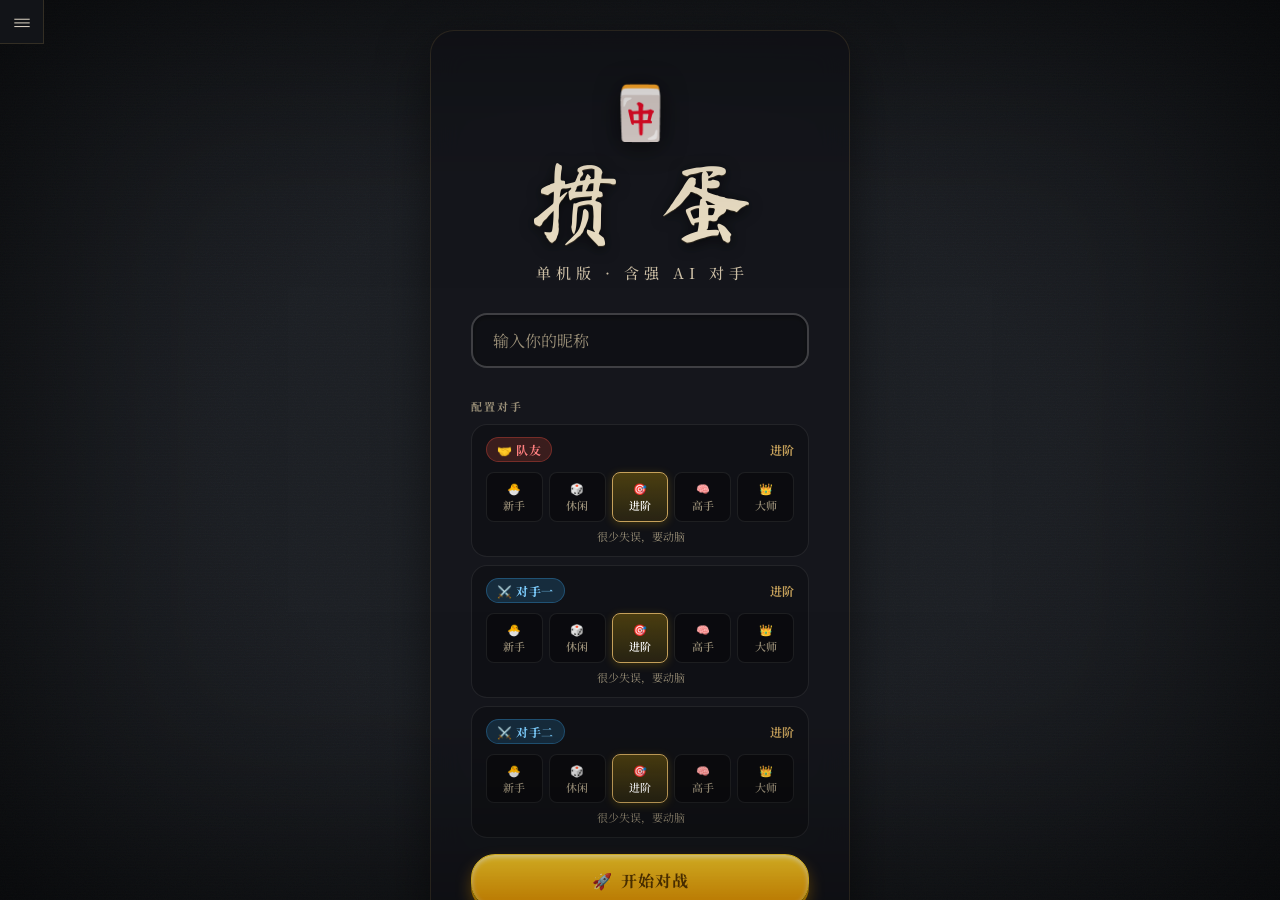
==== index.html @ 7bdb7c1c "Initial clean public release" ====
<!DOCTYPE html>
<html lang="zh-CN">
<head>
  <meta charset="UTF-8">
  <meta name="viewport" content="width=device-width, initial-scale=1.0, user-scalable=no">
  <title>掼蛋 — 在线对战</title>
  <link rel="preconnect" href="https://fonts.googleapis.com">
  <link rel="preconnect" href="https://fonts.gstatic.com" crossorigin>
  <link href="https://fonts.googleapis.com/css2?family=Fraunces:opsz,wght@9..144,500;9..144,700&family=Ma+Shan+Zheng&family=Noto+Serif+SC:wght@400;500;700&family=Noto+Sans+SC:wght@400;500;700&display=swap" rel="stylesheet">
  <meta name="description" content="掼蛋在线对战游戏，4人实时联网对战">
  <link rel="manifest" href="manifest.json">
  <meta name="apple-mobile-web-app-capable" content="yes">
  <meta name="apple-mobile-web-app-status-bar-style" content="black-translucent">
  <link rel="apple-touch-icon" href="assets/icons/icon-192.png">
  <!-- 设计 Token 基础设施（必须先于 style.css，让现有 :root 覆盖同名 token，保持视觉不变）-->
  <link rel="stylesheet" href="css/tokens.css">
  <link rel="stylesheet" href="css/style.css">
</head>
<body>
  <!-- ====== 返回主站（阶段 1：改造为汉堡菜单图标按钮，跳转目标不变）====== -->
  <a href="../../products.html" class="back-to-products" aria-label="返回主站">≡</a>

  <!-- ====== 首页/大厅 ====== -->
  <div id="lobby-screen" class="screen active">
    <div class="lobby-scroll-wrap">
      <div class="lobby-container">
        <div class="logo-area">
          <div class="logo-icon">🀄</div>
          <h1 class="logo-title">掼 蛋</h1>
          <p class="logo-subtitle">单机版 · 含强 AI 对手</p>
        </div>

        <div class="login-section">
          <input type="text" id="nickname-input" placeholder="输入你的昵称" maxlength="8" class="input-field">
        </div>

        <!-- 模式选择 -->
        <div class="mode-selector" style="display:none;"><!-- v2.0.1 产品决策：多人联机冻结，入口下线（代码保留） -->
          <button id="solo-mode-btn" class="mode-btn active">
            <span class="mode-icon">🎮</span>
            <span class="mode-label">单人游戏</span>
            <span class="mode-desc">与 AI 对战</span>
          </button>
          <button id="multi-mode-btn" class="mode-btn">
            <span class="mode-icon">🌐</span>
            <span class="mode-label">多人在线</span>
            <span class="mode-desc">邀请好友</span>
          </button>
        </div>

        <!-- ── 单人模式配置面板 ── -->
        <div id="solo-panel" class="mode-panel">
          <!-- v1.3 本地战绩 + 段位 -->
          <div id="player-stats" class="player-stats" style="display:none;">
            <span id="stats-rank" class="stats-rank">🥉 青铜</span>
            <span id="stats-record" class="stats-record"></span>
          </div>
          <div class="config-heading">配置对手</div>
          <div class="npc-config-list">

            <!-- 队友 seat=2（同队） -->
            <div class="npc-config-slot" data-seat="2">
              <div class="slot-header">
                <span class="slot-role slot-team-a">🤝 队友</span>
                <span class="slot-profile-name" id="slot-name-2">进阶</span>
              </div>
              <div class="profile-tabs" data-seat="2">
                <button class="profile-tab" data-profile="newbie">🐣<br><span>新手</span></button>
                <button class="profile-tab" data-profile="casual">🎲<br><span>休闲</span></button>
                <button class="profile-tab active" data-profile="advanced">🎯<br><span>进阶</span></button>
                <button class="profile-tab" data-profile="pro">🧠<br><span>高手</span></button>
                <button class="profile-tab" data-profile="master">👑<br><span>大师</span></button>
              </div>
              <div class="slot-desc" id="slot-desc-2">很少失误，要动脑</div>
            </div>

            <!-- 对手一 seat=1 -->
            <div class="npc-config-slot" data-seat="1">
              <div class="slot-header">
                <span class="slot-role slot-team-b">⚔️ 对手一</span>
                <span class="slot-profile-name" id="slot-name-1">进阶</span>
              </div>
              <div class="profile-tabs" data-seat="1">
                <button class="profile-tab" data-profile="newbie">🐣<br><span>新手</span></button>
                <button class="profile-tab" data-profile="casual">🎲<br><span>休闲</span></button>
                <button class="profile-tab active" data-profile="advanced">🎯<br><span>进阶</span></button>
                <button class="profile-tab" data-profile="pro">🧠<br><span>高手</span></button>
                <button class="profile-tab" data-profile="master">👑<br><span>大师</span></button>
              </div>
              <div class="slot-desc" id="slot-desc-1">很少失误，要动脑</div>
            </div>

            <!-- 对手二 seat=3 -->
            <div class="npc-config-slot" data-seat="3">
              <div class="slot-header">
                <span class="slot-role slot-team-b">⚔️ 对手二</span>
                <span class="slot-profile-name" id="slot-name-3">进阶</span>
              </div>
              <div class="profile-tabs" data-seat="3">
                <button class="profile-tab" data-profile="newbie">🐣<br><span>新手</span></button>
                <button class="profile-tab" data-profile="casual">🎲<br><span>休闲</span></button>
                <button class="profile-tab active" data-profile="advanced">🎯<br><span>进阶</span></button>
                <button class="profile-tab" data-profile="pro">🧠<br><span>高手</span></button>
                <button class="profile-tab" data-profile="master">👑<br><span>大师</span></button>
              </div>
              <div class="slot-desc" id="slot-desc-3">很少失误，要动脑</div>
            </div>
          </div>

          <button id="solo-start-btn" class="btn btn-primary" style="width:100%; margin-top:16px;">
            <span class="btn-icon">🚀</span> 开始对战
          </button>
          <!-- v1.1 断局恢复：有存档时显示 -->
          <button id="resume-game-btn" class="btn btn-secondary" style="width:100%; margin-top:10px; display:none;">
            <span class="btn-icon">⏯</span> 继续上一局
          </button>
        </div>

        <!-- ── 多人在线面板 ── -->
        <div id="multi-panel" class="mode-panel" style="display:none">
          <div class="lobby-actions">
            <button id="create-room-btn" class="btn btn-primary">
              <span class="btn-icon">🏠</span>
              创建房间
            </button>
            <div class="join-room-group">
              <input type="text" id="room-id-input" placeholder="输入房间号" maxlength="8" class="input-field input-room">
              <button id="join-room-btn" class="btn btn-secondary">
                <span class="btn-icon">🚪</span>
                加入
              </button>
            </div>
          </div>
        </div>

        <div id="lobby-status" class="status-text"></div>
      </div>

      <div class="tutorial-section" style="display:none;"><!-- v2.0.1 产品决策：教程系统已取消，入口下线（代码保留） -->
        <h3 class="tutorial-heading">📚 新手教学</h3>
        <div class="tutorial-lessons" id="tutorial-lessons">
          <button class="btn btn-tutorial" data-lesson="01">第1课：认识牌</button>
          <button class="btn btn-tutorial" data-lesson="02">第2课：牌型详解</button>
          <button class="btn btn-tutorial" data-lesson="03">第3课：炸弹</button>
          <button class="btn btn-tutorial" data-lesson="04">第4课：进贡与升级</button>
          <button class="btn btn-tutorial" data-lesson="05">第5课：完整对局</button>
        </div>
      </div>
    </div>
  </div>

  <!-- ====== 房间等待页 ====== -->
  <div id="room-screen" class="screen">
    <div class="room-container">
      <div class="room-header">
        <h2>房间号: <span id="room-id-display" class="room-id-highlight"></span></h2>
        <button id="copy-room-id-btn" class="btn btn-small">📋 复制</button>
      </div>

      <div class="seats-grid">
        <div class="seat-card" id="seat-0">
          <div class="seat-avatar">👤</div>
          <div class="seat-name">等待加入...</div>
          <div class="seat-status"></div>
        </div>
        <div class="seat-card" id="seat-1">
          <div class="seat-avatar">👤</div>
          <div class="seat-name">等待加入...</div>
          <div class="seat-status"></div>
        </div>
        <div class="seat-card" id="seat-2">
          <div class="seat-avatar">👤</div>
          <div class="seat-name">等待加入...</div>
          <div class="seat-status"></div>
        </div>
        <div class="seat-card" id="seat-3">
          <div class="seat-avatar">👤</div>
          <div class="seat-name">等待加入...</div>
          <div class="seat-status"></div>
        </div>
      </div>

      <div class="team-labels">
        <span class="team-label team1">🔴 队伍A: 座位1 & 座位3</span>
        <span class="team-label team2">🔵 队伍B: 座位2 & 座位4</span>
      </div>

      <div class="room-actions">
        <button id="ready-btn" class="btn btn-primary">✋ 准备</button>
        <button id="start-game-btn" class="btn btn-accent" style="display:none;">🚀 开始游戏</button>
      </div>
    </div>
  </div>

  <!-- ====== 游戏主界面 ====== -->
  <div id="game-screen" class="screen">
    <!-- 顶部信息栏 -->
    <div class="game-info-bar">
      <div class="level-display">
        <span class="team-level" id="team1-level">🔴 2</span>
        <span class="vs-text">VS</span>
        <span class="team-level" id="team2-level">🔵 2</span>
      </div>
      <div class="current-level-badge" id="current-level-badge">级牌: 2</div>
      <div class="round-badge" id="round-badge">第1局</div>
      <!-- v1.2 音效总开关 -->
      <button id="sound-toggle-btn" class="sound-toggle" title="音效开关">🔊</button>
      <!-- v1.3 记牌器开关 -->
      <button id="counter-toggle-btn" class="sound-toggle" title="记牌器">📊</button>
    </div>

    <!-- v1.3 记牌器面板：显示"别人手里 + 牌堆"还剩几张 -->
    <div id="card-counter" class="card-counter" style="display:none;">
      <div class="card-counter-title">记牌器 <span class="card-counter-hint">(其他三家剩余)</span></div>
      <div class="card-counter-grid" id="card-counter-grid"></div>
    </div>

    <!-- 对家（上方） -->
    <div class="player-area player-top" id="player-top">
      <div class="player-info">
        <div class="player-avatar">友</div>
        <span class="player-name" id="player-top-name">对家</span>
        <span class="thinking-dots" aria-hidden="true"><span class="thinking-dot">·</span><span class="thinking-dot">·</span><span class="thinking-dot">·</span></span>
        <span class="card-count" id="player-top-count">27</span>
      </div>
      <!-- P1.2 任务：?debug=1 模式下显示该 NPC 决策 trace 的信息泡 -->
      <div class="npc-trace-bubble" id="npc-trace-top"></div>
      <div class="played-cards-area" id="played-top"></div>
    </div>

    <!-- 左侧玩家 -->
    <div class="player-area player-left" id="player-left">
      <div class="player-info">
        <div class="player-avatar">西</div>
        <span class="player-name" id="player-left-name">左手</span>
        <span class="thinking-dots" aria-hidden="true"><span class="thinking-dot">·</span><span class="thinking-dot">·</span><span class="thinking-dot">·</span></span>
        <span class="card-count" id="player-left-count">27</span>
      </div>
      <div class="npc-trace-bubble" id="npc-trace-left"></div>
      <div class="played-cards-area" id="played-left"></div>
    </div>

    <!-- 右侧玩家 -->
    <div class="player-area player-right" id="player-right">
      <div class="player-info">
        <div class="player-avatar">东</div>
        <span class="player-name" id="player-right-name">右手</span>
        <span class="thinking-dots" aria-hidden="true"><span class="thinking-dot">·</span><span class="thinking-dot">·</span><span class="thinking-dot">·</span></span>
        <span class="card-count" id="player-right-count">27</span>
      </div>
      <div class="npc-trace-bubble" id="npc-trace-right"></div>
      <div class="played-cards-area" id="played-right"></div>
    </div>

    <!-- 中央出牌区 -->
    <div class="center-play-area" id="center-play-area">
      <!-- 阶段 2 新增：常驻舞台视觉锚 -->
      <!-- 阶段 3 任务 3.2 新增：4 个 quadrant 容器，每家出的牌飞入对应象限 -->
      <div class="stage-anchor" id="stage-anchor">
        <span class="stage-anchor-label">等待出牌</span>
        <div class="stage-quadrant" id="stage-bottom"></div>
        <div class="stage-quadrant" id="stage-top"></div>
        <div class="stage-quadrant" id="stage-left"></div>
        <div class="stage-quadrant" id="stage-right"></div>
      </div>
      <div class="play-info" id="play-info"></div>
    </div>

    <!-- 底部（自己） -->
    <div class="player-area player-bottom">
      <div class="action-buttons" id="action-buttons">
        <button id="sort-btn" class="btn btn-small btn-sort">🀄 理牌</button>
        <button id="hint-btn" class="btn btn-small btn-hint">💡 提示</button>
        <!-- v1.3 托管 -->
        <button id="auto-btn" class="btn btn-small btn-auto">🤖 托管</button>
        <button id="pass-btn" class="btn btn-small btn-pass">⏭ 不出</button>
        <button id="play-btn" class="btn btn-small btn-play">🃏 出牌</button>
      </div>
      <!-- v1.3 出牌读秒 -->
      <div id="turn-timer" class="turn-timer" style="display:none;"></div>
      <div id="npc-explain-bubble" class="npc-explain-bubble" style="display:none;"></div>
      <div id="bomb-effect" class="bomb-effect"></div>
      <div class="hand-area" id="hand-area">
        <!-- 手牌将动态渲染 -->
      </div>
    </div>

    <!-- 状态消息 -->
    <div class="game-message" id="game-message"></div>
  </div>

  <!-- ====== 结算弹窗 ====== -->
  <div id="result-overlay" class="overlay" style="display:none;">
    <div class="result-card">
      <h2 id="result-title">本局结束</h2>
      <div id="result-desc" class="result-desc"></div>
      <div id="result-ranks" class="result-rank-list"></div>
      <div id="result-levels" class="result-level-row"></div>
      <div id="result-bombs" class="result-bombs"></div>
      <button id="next-round-btn" class="btn btn-primary" style="margin-top:18px;">继续下一局</button>
      <button id="replay-btn-round" class="btn btn-small" style="margin-top:10px;">📋 复盘本局</button>
    </div>
  </div>

  <!-- ====== 进贡弹窗 ====== -->
  <div id="tribute-overlay" class="overlay" style="display:none;">
    <div class="result-card">
      <h2 id="tribute-title">进贡阶段</h2>
      <p id="tribute-desc"></p>
      <div id="tribute-received" class="tribute-received" style="display:none;">
        <span>收到进贡：</span>
        <div id="tribute-received-cards" class="tribute-received-cards"></div>
      </div>
      <div id="tribute-hand" class="tribute-hand"></div>
      <p class="tribute-hint" id="tribute-hint-text"></p>
    </div>
  </div>

  <!-- ====== 游戏结束弹窗 ====== -->
  <div id="gameover-overlay" class="overlay" style="display:none;">
    <div class="result-card gameover-card">
      <div class="gameover-icon">🏆</div>
      <h2 id="gameover-title">游戏结束</h2>
      <div id="gameover-details" class="result-details"></div>
      <button id="back-to-lobby-btn" class="btn btn-primary">返回大厅</button>
      <button id="replay-btn-final" class="btn btn-small" style="margin-top:10px;">📋 全场复盘</button>
    </div>
  </div>

  <!-- ====== 教学覆盖层 ====== -->
  <div id="tutorial-overlay" class="tutorial-overlay" style="display:none;">
    <div class="tutorial-bubble" id="tutorial-bubble">
      <div class="tutorial-progress" id="tutorial-progress">第1课 · 步骤 1/3</div>
      <div class="tutorial-prompt" id="tutorial-prompt"></div>
      <button class="btn btn-small btn-tutorial-next" id="tutorial-next-btn" style="display:none;">继续 →</button>
    </div>
    <div class="tutorial-highlight-mask" id="tutorial-mask"></div>
  </div>

  <!-- ====== v2.4 复盘面板 ====== -->
  <div id="replay-overlay" class="overlay" style="display:none;">
    <div class="replay-card">
      <div class="replay-header">
        <h2>📋 对局复盘</h2>
        <div class="replay-round-tabs" id="replay-round-tabs"></div>
        <button id="replay-close-btn" class="btn btn-small">✕ 关闭</button>
      </div>
      <div class="replay-hint">点击任意一手展开当时四家手牌 · 点 🚩 标记打得不合理的手 · 导出后发给开发者修正</div>
      <div id="replay-list" class="replay-list"></div>
      <div class="replay-footer">
        <span id="replay-flag-count">已标记 0 手</span>
        <button id="replay-export-btn" class="btn btn-primary btn-small">📤 导出标记</button>
      </div>
    </div>
  </div>

  <!-- 静态托管下用 ES Module loopback；其他环境用普通 WebSocket -->
  <script>
    window.__GUANDAN_STATIC_HOST__ =
      window.__GUANDAN_STATIC_HOST_OVERRIDE__ === true ||
      location.hostname.endsWith('github.io') ||
      location.hostname.endsWith('githubpages.io') ||
      location.search.includes('demo=1') ||
      location.protocol === 'file:';
    if (!window.__GUANDAN_STATIC_HOST__) {
      // 真服务器模式
      const s = document.createElement('script');
      s.src = 'js/network/websocket.js';
      document.currentScript.after(s);
    }
  </script>
  <!-- 静态模式专用 loopback（ES module）-->
  <script type="module">
    if (window.__GUANDAN_STATIC_HOST__) {
      await import('./js/network/loopback.js');
      window.dispatchEvent(new Event('gameSocketReady'));
    }
  </script>

  <script src="js/ui/cardRenderer.js"></script>
  <script src="js/ui/soundManager.js"></script>
  <script src="js/ui/gameUI.js"></script>
  <script src="js/app.js"></script>
  <script>
    // v1.5 PWA：所有环境统一注册 Service Worker（network-first，离线可玩单机模式）
    // 旧"静态模式自毁 SW"逻辑已完成历史使命（v1.5 前的部署遗留已清干净），移除
    if ('serviceWorker' in navigator) {
      window.addEventListener('load', () => {
        navigator.serviceWorker.register('./sw.js').catch(() => {});
      });
    }
  </script>
</body>
</html>
---- css/tokens.css ----
/* ============================================================================
 * 掼蛋游戏 · 设计 Token 系统
 * 版本：v1.0 · 阶段 0 (基础设施)
 *
 * 来源：design-audit/DESIGN_TOKENS.md（设计宪法）
 * 性质：所有视觉决策的唯一数值来源。组件 CSS 通过 var(--token) 引用，
 *       禁止在组件中硬编码颜色/间距/时长等数值。
 *
 * 加载顺序：必须先于 style.css 加载，让现有 style.css 的 :root 覆盖
 *           本文件中的同名 token，从而在阶段 0 保持视觉不变。
 *           后续阶段会逐步替换 style.css 中的硬编码为这里的 token 引用。
 * ========================================================================== */

:root {
  /* ──────────────────────────────────────────────────────────────────────
   * 一、基底色（Surface）
   * ────────────────────────────────────────────────────────────────────── */
  --surface-felt-main:        #1A1D22;                  /* 桌面主色 */
  --surface-felt-stage:       #20242A;                  /* 桌面中央出牌舞台（比主色亮 8%）*/
  --surface-felt-edge:        #0C0E11;                  /* 桌面边缘渐变终点（径向渐变压暗）*/
  --surface-card:             #F6F1E4;                  /* 卡牌底色（轻微暖白，非纯白）*/
  --surface-panel:            rgba(20, 22, 27, 0.88);   /* HUD 面板/弹窗背景 */
  --surface-panel-border:     rgba(198, 161, 91, 0.18);/* 面板边框描边 */

  /* ──────────────────────────────────────────────────────────────────────
   * 二、阵营色（Faction）⭐ 解决 P2 阵营感知问题
   * ────────────────────────────────────────────────────────────────────── */
  /* 我方 / 队友（暖琥珀系）*/
  --faction-ally-primary:     #C6A15B;                  /* 队友头像边框（激活）、回合指示器 */
  --faction-ally-highlight:   #E8DCC2;                  /* 激活光晕外圈、悬停高亮 */
  --faction-ally-muted:       #8A7F50;                  /* 非激活态队友标识 */
  --faction-ally-glow:        rgba(198, 161, 91, 0.45); /* 回合指示光晕扩散色 */

  /* 对手（冷钢蓝系）*/
  --faction-opp-primary:      #4E8C7A;                  /* 对手头像边框（激活）*/
  --faction-opp-highlight:    #5FA890;                  /* 对手回合激活光晕 */
  --faction-opp-muted:        #355F52;                  /* 非激活态对手标识 */
  --faction-opp-glow:         rgba(78, 140, 122, 0.40); /* 对手回合光晕扩散色 */

  /* 中立 / 系统 */
  --faction-neutral-primary:  #7A9BAE;                  /* 系统消息、发牌提示 */
  --faction-neutral-muted:    #4A6070;                  /* 弱化系统信息 */

  /* ──────────────────────────────────────────────────────────────────────
   * 三、语义色（Semantic）
   * ────────────────────────────────────────────────────────────────────── */
  --semantic-primary:         #B3392C;                  /* 主 CTA（出牌按钮）填充色 */
  --semantic-primary-hover:   #D24A3B;                  /* 主 CTA 悬停态 */
  --semantic-primary-pressed: #8F291F;                  /* 主 CTA 按下态 */

  --semantic-secondary:       #3D6B8A;                  /* 次要操作（不出）填充色 */
  --semantic-secondary-hover: #587E90;                  /* 次要操作悬停态 */

  --semantic-tertiary:        rgba(255, 255, 255, 0.08);/* 辅助按钮（提示、理牌）填充 */
  --semantic-tertiary-border: rgba(255, 255, 255, 0.18);/* 辅助按钮描边 */

  --semantic-warning:         #B3392C;                  /* 炸弹提示、紧急提醒 */
  --semantic-success:         #4E8C7A;                  /* 出牌成功、升级提示 */
  --semantic-info:            #7A9BAE;                  /* 一般系统信息 */
  --semantic-danger:          #C0392B;                  /* 即将超时、对手炸弹警告 */

  /* ──────────────────────────────────────────────────────────────────────
   * 四、花色色（Suit）—— 经过补色振动调整
   * ────────────────────────────────────────────────────────────────────── */
  --suit-red:                 #E02828;                  /* ♥♦ 在桌面绿底上 */
  --suit-black:               #1C1C2E;                  /* ♠♣ 在桌面绿底上 */
  --suit-red-on-card:         #CC2222;                  /* ♥♦ 在卡牌白底上（略深一档）*/
  --suit-black-on-card:       #1C1C2E;                  /* ♠♣ 在卡牌白底上 */

  /* ──────────────────────────────────────────────────────────────────────
   * 五、文字色（Text）
   *    注：style.css 中已存在同名 --text-primary / --text-secondary / --text-muted，
   *        在阶段 0 由 style.css 覆盖以保持现状；后续阶段会逐步切换到本数值。
   * ────────────────────────────────────────────────────────────────────── */
  --text-primary:             #E9E0CF;                  /* 面板上的主要文字 */
  --text-secondary:           #CDBFA6;                  /* 次要信息（玩家名、状态）*/
  --text-muted:               #9A8F78;                  /* 弱化文字（系统提示、历史）*/
  --text-inverse:             #1A2E1E;                  /* 浅色背景上的深色文字 */
  --text-on-primary-btn:      #FBEEDE;                  /* 金色按钮上的文字（深色）*/
  --text-on-secondary-btn:    #EEF2EE;                  /* 蓝色按钮上的文字 */
  --text-on-tertiary-btn:     rgba(255, 255, 255, 0.75);/* 透明按钮上的文字 */

  /* ──────────────────────────────────────────────────────────────────────
   * 六、间距系统（Spacing）—— 8px 基准等比
   * ────────────────────────────────────────────────────────────────────── */
  --space-xs:                 4px;                      /* 图标-文字、徽章内 */
  --space-sm:                 8px;                      /* 卡牌内缩、行内元素 */
  --space-md:                 16px;                     /* 按钮水平内边距、卡牌错位量 */
  --space-lg:                 24px;                     /* 玩家位卡内 padding、HUD 内分区 */
  --space-xl:                 32px;                     /* 操作区与手牌区分隔 */
  --space-2xl:                48px;                     /* 屏幕边距、舞台到位卡的最小距离 */

  /* ──────────────────────────────────────────────────────────────────────
   * 七、字号系统（Typography）
   *    每档：font-size / font-weight / line-height / letter-spacing
   *    实现注：CSS 自定义属性不能直接打包多个 font 子属性，故拆为独立 token。
   * ────────────────────────────────────────────────────────────────────── */
  /* 卡牌角标点数 */
  --type-card-rank-size:      18px;
  --type-card-rank-weight:    700;
  --type-card-rank-lh:        1.0;
  --type-card-rank-ls:        -0.5px;

  /* 卡牌中央大数字（焦点态）*/
  --type-card-rank-center-size:   28px;
  --type-card-rank-center-weight: 800;
  --type-card-rank-center-lh:     1.0;
  --type-card-rank-center-ls:     -1px;

  /* 卡牌花色符号 */
  --type-card-suit-size:      12px;
  --type-card-suit-weight:    400;
  --type-card-suit-lh:        1.0;
  --type-card-suit-ls:        0;

  /* 玩家昵称 */
  --type-player-name-size:    13px;
  --type-player-name-weight:  500;
  --type-player-name-lh:      1.4;
  --type-player-name-ls:      0.2px;

  /* 计数徽章 */
  --type-badge-size:          11px;
  --type-badge-weight:        700;
  --type-badge-lh:            1.0;
  --type-badge-ls:            0;

  /* 主 CTA 按钮文字（出牌）*/
  --type-btn-primary-size:    15px;
  --type-btn-primary-weight:  700;
  --type-btn-primary-lh:      1.0;
  --type-btn-primary-ls:      0.5px;

  /* 次要按钮文字（不出）*/
  --type-btn-secondary-size:  14px;
  --type-btn-secondary-weight:600;
  --type-btn-secondary-lh:    1.0;
  --type-btn-secondary-ls:    0.3px;

  /* 辅助按钮文字（提示、理牌）*/
  --type-btn-tertiary-size:   13px;
  --type-btn-tertiary-weight: 400;
  --type-btn-tertiary-lh:     1.0;
  --type-btn-tertiary-ls:     0;

  /* HUD 顶栏标签 */
  --type-hud-label-size:      11px;
  --type-hud-label-weight:    500;
  --type-hud-label-lh:        1.2;
  --type-hud-label-ls:        0.8px;

  /* HUD 顶栏数值 */
  --type-hud-value-size:      14px;
  --type-hud-value-weight:    700;
  --type-hud-value-lh:        1.2;
  --type-hud-value-ls:        0;

  /* 弱提示信息 */
  --type-hint-size:           11px;
  --type-hint-weight:         400;
  --type-hint-lh:             1.5;
  --type-hint-ls:             0;

  /* 系统状态消息 */
  --type-system-msg-size:     13px;
  --type-system-msg-weight:   400;
  --type-system-msg-lh:       1.5;
  --type-system-msg-ls:       0;

  /* ──────────────────────────────────────────────────────────────────────
   * 八、圆角（Border Radius）
   * ────────────────────────────────────────────────────────────────────── */
  --radius-card:              6px;                      /* 卡牌 */
  --radius-btn-primary:       10px;                     /* 主 CTA 按钮 */
  --radius-btn-secondary:     8px;                      /* 次要按钮 */
  --radius-btn-tertiary:      6px;                      /* 辅助按钮 */
  --radius-avatar:            50%;                      /* 头像（圆形）*/
  --radius-badge:             100px;                    /* 计数徽章（pill）*/
  --radius-panel:             12px;                     /* HUD 面板、弹窗 */
  --radius-stage-hint:        8px;                      /* 中央舞台提示框 */

  /* ──────────────────────────────────────────────────────────────────────
   * 九、阴影（Box Shadow）—— 光源在 12 点钟方向
   * ────────────────────────────────────────────────────────────────────── */
  /* 卡牌三态 */
  --shadow-card-rest:         0 2px 4px rgba(0,0,0,0.35), 0 1px 2px rgba(0,0,0,0.20);
  --shadow-card-hover:        0 8px 16px rgba(0,0,0,0.45), 0 3px 6px rgba(0,0,0,0.25);
  --shadow-card-selected:     0 12px 22px rgba(0,0,0,0.50), 0 0 0 2px #C6A15B, 0 0 14px rgba(198,161,91,0.45);

  /* 按钮三态 */
  --shadow-btn-rest:          0 2px 8px rgba(0,0,0,0.30), 0 1px 2px rgba(0,0,0,0.15);
  --shadow-btn-hover:         0 5px 14px rgba(0,0,0,0.40), 0 2px 4px rgba(0,0,0,0.20);
  --shadow-btn-pressed:       0 1px 3px rgba(0,0,0,0.25);

  /* 头像 / 位卡回合光晕 */
  --shadow-avatar-ally-active: 0 0 0 3px #C6A15B, 0 0 18px rgba(198,161,91,0.55);
  --shadow-avatar-opp-active:  0 0 0 3px #4E8C7A, 0 0 18px rgba(78,140,122,0.55);
  --shadow-avatar-idle:        0 1px 4px rgba(0,0,0,0.40);

  /* ──────────────────────────────────────────────────────────────────────
   * 十、动效系统（Motion）
   * ────────────────────────────────────────────────────────────────────── */
  /* 缓动曲线 */
  --ease-out-enter:           cubic-bezier(0.25, 0.46, 0.45, 0.94); /* 元素入场 */
  --ease-in-out-state:        cubic-bezier(0.45, 0.05, 0.55, 0.95); /* 状态切换 */
  --spring-feedback:          cubic-bezier(0.34, 1.56, 0.64, 1);    /* 交互反馈（带超出回弹）*/

  /* 时长档位 */
  --duration-fast:            150ms;                    /* 悬停反馈 */
  --duration-normal:          250ms;                    /* 选中、状态切换 */
  --duration-slow:            400ms;                    /* 卡牌飞行、回合切换 */
  --duration-linger:          2500ms;                   /* 出牌记录在桌面停留时长 */
  --duration-pulse-period:    1200ms;                   /* 回合指示光晕脉冲周期 */
}
---- css/style.css ----
/* ====== 掼蛋游戏样式 (Tencent Guandan Style) ====== */

:root {
  /* 国风·精炼主题：深炭灰雅底 + 暖金 + 朱砂 + 冷玉 + 暖米 */
  --bg-table-center: #20242a;   /* 中央雅底亮 */
  --bg-table-edge:   #15171c;   /* 雅底中 */
  --bg-table-dark:   #0c0e11;   /* 雅底暗（暗角）*/
  --bg-panel: rgba(20, 22, 27, 0.86);        /* 深灰面板 */
  --bg-glass: rgba(198, 161, 91, 0.08);      /* 暖金微光玻璃 */
  --text-primary: #E9E0CF;      /* 暖米白 */
  --text-secondary: #cdbfa6;
  --text-muted: #9a8f78;
  --accent-gold: #C6A15B;       /* 暖金（我方/强调）*/
  --accent-gold-lit: #e8dcc2;   /* 暖金亮（高光/标题）*/
  --accent-gold-dark: #9a7f48;
  --accent-blue: #4E8C7A;       /* 冷玉绿（对手阵营）*/
  --accent-green: #4E8C7A;
  --accent-red: #b3392c;        /* 朱砂（级牌印章 / CTA）*/
  --accent-ember: #d24a3b;      /* 朱砂亮（CTA 渐变上端）*/
  --accent-ember-dark: #8f291f;
  --card-white: #F6F1E4;        /* 暖米牌面 */
  --card-border: rgba(0, 0, 0, 0.14);
  --card-shadow: rgba(0, 0, 0, 0.45);
  --border-subtle: rgba(198, 161, 91, 0.18);  /* 暖金描边 */
  --radius-sm: 8px;
  --radius-md: 16px;
  --radius-lg: 24px;
  --font-sans: "Noto Serif SC", "Songti SC", serif;        /* 国风正文用衬线 */
  --font-serif: "Noto Serif SC", "Songti SC", "STSong", serif;
  --font-display: "Ma Shan Zheng", "Noto Serif SC", serif; /* 毛笔楷书（品牌/级牌/头像）*/
  --font-num: "Fraunces", "Noto Serif SC", serif;          /* 衬线数字（牌面/局况）*/
}

* { margin: 0; padding: 0; box-sizing: border-box; }

html, body {
  width: 100%;
  height: 100%;
  overflow: hidden;
  font-family: var(--font-sans);
  /* 国风·精炼：深炭灰雅底径向渐变 + 宣纸纹理 + 四周暗角 */
  background:
    radial-gradient(120% 80% at 50% 34%, var(--bg-table-center) 0%, var(--bg-table-edge) 46%, var(--bg-table-dark) 100%);
  color: var(--text-primary);
  -webkit-tap-highlight-color: transparent;
  user-select: none;
  /* iOS Safe Area Support */
  padding: env(safe-area-inset-top) env(safe-area-inset-right) env(safe-area-inset-bottom) env(safe-area-inset-left);
}

/* 国风：宣纸纹理 overlay + 暗角 vignette */
body::before{
  content:"";position:fixed;inset:0;pointer-events:none;z-index:0;
  background-image:repeating-linear-gradient(0deg, rgba(255,255,255,.012) 0 1px, transparent 1px 3px);
  mix-blend-mode:overlay;
}
body::after{
  content:"";position:fixed;inset:0;pointer-events:none;z-index:0;
  box-shadow:inset 0 0 240px rgba(0,0,0,.55);
}

/* ====== Screens ====== */
.screen {
  display: none;
  width: 100%;
  height: 100%;
  position: absolute;
  top: 0;
  left: 0;
}
.screen.active {
  display: flex;
  align-items: center;
  justify-content: center;
}

/* 大厅页面：垂直方向可滚动 */
#lobby-screen.active {
  align-items: stretch;
  justify-content: flex-start;
  overflow-y: auto;
}

.lobby-scroll-wrap {
  display: flex;
  flex-direction: column;
  align-items: center;
  padding: 30px 16px;
  min-height: 100%;
  gap: 20px;
  width: 100%;
}

/* ====== 通用组件 ====== */
.btn {
  border: none;
  cursor: pointer;
  font-family: var(--font-sans);
  font-weight: bold;
  font-size: 16px;
  padding: 14px 32px;
  border-radius: var(--radius-lg);
  transition: transform 0.1s, filter 0.2s;
  display: inline-flex;
  align-items: center;
  justify-content: center;
  gap: 8px;
  text-transform: uppercase;
  letter-spacing: 1px;
}
.btn:active { transform: scale(0.92); }
.btn:hover { filter: brightness(1.1); }

/* 模仿腾讯游戏的高光立体按钮 */
.btn-primary {
  background: linear-gradient(180deg, #ffd32a 0%, #ffa502 100%);
  color: #5e3b00;
  box-shadow: 0 4px 0 #cc8e00, 0 8px 15px rgba(255,165,2,0.4), inset 0 2px 5px rgba(255,255,255,0.6);
  border: 1px solid #ffd32a;
}
.btn-primary:active {
  box-shadow: 0 0 0 #cc8e00, inset 0 2px 5px rgba(0,0,0,0.2);
  transform: translateY(4px) scale(0.98);
}

.btn-secondary {
  background: linear-gradient(180deg, #1e90ff 0%, #0984e3 100%);
  color: #fff;
  box-shadow: 0 4px 0 #076aba, 0 8px 15px rgba(9,132,227,0.4), inset 0 2px 5px rgba(255,255,255,0.4);
  border: 1px solid #74b9ff;
}
.btn-secondary:active {
  box-shadow: 0 0 0 #076aba, inset 0 2px 5px rgba(0,0,0,0.2);
  transform: translateY(4px) scale(0.98);
}

.btn-accent {
  background: linear-gradient(180deg, #ff4757 0%, #ff6b81 100%);
  color: #fff;
  box-shadow: 0 4px 0 #c0392b, 0 8px 15px rgba(255,71,87,0.4);
}

.btn-small {
  padding: 8px 20px;
  font-size: 14px;
  border-radius: var(--radius-md);
  box-shadow: 0 3px 0 rgba(0,0,0,0.2);
}
.btn-small:active {
  box-shadow: none;
  transform: translateY(3px);
}

.btn-tiny {
  padding: 4px 10px;
  font-size: 11px;
  border-radius: 4px;
  min-width: 44px;
  box-shadow: 0 2px 0 rgba(0,0,0,0.2);
}
.btn-tiny:active {
  transform: translateY(2px);
  box-shadow: none;
}

.btn-danger {
  background: linear-gradient(180deg, #ff4757 0%, #ff6b81 100%);
  color: #fff;
  box-shadow: 0 3px 0 #c0392b, 0 6px 10px rgba(255,71,87,0.3);
}
.btn-danger:active {
  box-shadow: 0 0 0 #c0392b;
  transform: translateY(3px);
}

.btn-sort { background: linear-gradient(180deg, #f9ca24, #f0932b); color: #fff; text-shadow: 0 1px 2px rgba(0,0,0,0.3); }
.btn-hint { background: linear-gradient(180deg, #00d2d3, #0abde3); color: #fff; text-shadow: 0 1px 2px rgba(0,0,0,0.3); }
.btn-pass { background: linear-gradient(180deg, #a4b0be, #747d8c); color: #fff; text-shadow: 0 1px 2px rgba(0,0,0,0.3); }
.btn-play { background: linear-gradient(180deg, #1dd1a1, #10ac84); color: #fff; text-shadow: 0 1px 2px rgba(0,0,0,0.3); }

.input-field {
  background: rgba(0,0,0,0.25);
  border: 2px solid rgba(255,255,255,0.2);
  border-radius: var(--radius-md);
  padding: 14px 20px;
  font-size: 16px;
  color: var(--text-primary);
  font-family: var(--font-sans);
  outline: none;
  width: 100%;
  transition: all 0.2s;
  box-shadow: inset 0 2px 4px rgba(0,0,0,0.3);
}
.input-field:focus {
  border-color: var(--accent-gold);
  background: rgba(0,0,0,0.4);
}
.input-field::placeholder { color: var(--text-muted); }

/* ====== 大厅 ====== */
.lobby-container {
  text-align: center;
  padding: 40px;
  background: var(--bg-panel);
  border-radius: var(--radius-lg);
  border: 1px solid var(--border-subtle);
  box-shadow: 0 20px 50px rgba(0,0,0,0.5);
  backdrop-filter: blur(15px);
  max-width: 420px;
  width: 90%;
}

.logo-area { margin-bottom: 30px; }
.logo-icon {
  font-size: 52px;
  margin-bottom: 10px;
  filter: drop-shadow(0 4px 12px rgba(0,0,0,0.6));
  animation: float 3s ease-in-out infinite;
}
@keyframes float {
  0%, 100% { transform: translateY(0); }
  50% { transform: translateY(-10px); }
}

.logo-title {
  display: inline-block;
  font-family: var(--font-display);   /* 毛笔楷书 */
  font-size: 92px;
  font-weight: 400;
  letter-spacing: 10px;
  padding-left: 10px;
  color: var(--accent-gold-lit);
  position: relative;
  text-shadow: 0 3px 14px rgba(0,0,0,0.7), 0 1px 0 rgba(198,161,91,.3);
}

.logo-subtitle {
  font-family: var(--font-serif);
  font-size: 15px;
  color: var(--text-secondary);
  margin-top: 14px;
  letter-spacing: 5px;
  padding-left: 5px;
  font-weight: 500;
}

.login-section { margin-bottom: 30px; }

.lobby-actions {
  display: flex;
  flex-direction: column;
  gap: 16px;
}

.join-room-group {
  display: flex;
  gap: 12px;
  align-items: stretch;
}
.input-room { flex: 1; text-align: center; font-family: monospace; letter-spacing: 2px; font-size: 18px; }

.status-text {
  margin-top: 20px;
  font-size: 14px;
  color: var(--accent-gold);
  font-weight: bold;
}

/* ====== 房间等待页 ====== */
.room-container {
  background: var(--bg-panel);
  border-radius: var(--radius-lg);
  border: 1px solid var(--border-subtle);
  padding: 30px;
  max-width: 540px;
  width: 95%;
  text-align: center;
  box-shadow: 0 20px 40px rgba(0,0,0,0.4);
}

.room-header {
  display: flex;
  align-items: center;
  justify-content: center;
  gap: 16px;
  margin-bottom: 30px;
}

.room-id-highlight {
  font-family: monospace;
  font-size: 32px;
  color: #ffeaa7;
  letter-spacing: 6px;
  background: rgba(0,0,0,0.3);
  padding: 8px 20px;
  border-radius: var(--radius-md);
  border: 1px solid rgba(255,234,167,0.3);
  text-shadow: 0 2px 4px rgba(0,0,0,0.5);
}

.seats-grid {
  display: grid;
  grid-template-columns: 1fr 1fr;
  gap: 20px;
  margin-bottom: 30px;
}

.seat-card {
  background: rgba(0,0,0,0.2);
  border: 2px solid rgba(255,255,255,0.1);
  border-radius: var(--radius-md);
  padding: 24px 16px;
  transition: all 0.3s cubic-bezier(0.25, 0.8, 0.25, 1);
}
.seat-card.occupied {
  border-color: var(--accent-blue);
  background: linear-gradient(180deg, rgba(30,144,255,0.1) 0%, rgba(0,0,0,0.3) 100%);
}
.seat-card.ready {
  border-color: var(--accent-green);
  background: linear-gradient(180deg, rgba(46,204,113,0.15) 0%, rgba(0,0,0,0.3) 100%);
}
.seat-card.me {
  box-shadow: 0 0 20px rgba(255,165,2,0.3);
  border-color: var(--accent-gold);
}

.seat-avatar { 
  font-size: 48px; 
  margin-bottom: 12px; 
  filter: drop-shadow(0 4px 6px rgba(0,0,0,0.3));
}
.seat-name { font-size: 16px; font-weight: bold; color: #fff; text-shadow: 0 1px 2px #000; }
.seat-status {
  font-size: 14px;
  margin-top: 8px;
  min-height: 20px;
  font-weight: bold;
  color: var(--accent-gold);
}

.npc-selection {
  display: flex;
  flex-direction: column;
  align-items: center;
}
.npc-selection .btn-group {
  display: flex;
  gap: 4px;
  margin-top: 4px;
}

.team-labels {
  display: flex;
  justify-content: center;
  gap: 24px;
  margin-bottom: 30px;
  font-size: 14px;
  font-weight: bold;
}
.team-label { padding: 6px 16px; border-radius: var(--radius-lg); text-shadow: 0 1px 2px rgba(0,0,0,0.5); }
.team1 { background: linear-gradient(135deg, #e74c3c, #c0392b); border: 2px solid #ff7979; }
.team2 { background: linear-gradient(135deg, #3498db, #2980b9); border: 2px solid #7ed6df; }

.room-actions {
  display: flex;
  gap: 16px;
  justify-content: center;
}

/* ====== 游戏界面 ====== */
#game-screen.active {
  display: block;
  position: relative;
}

.game-info-bar {
  position: absolute;
  top: 16px;
  left: 0;
  right: 0;
  display: flex;
  justify-content: center;
  align-items: center;
  gap: 20px;
  z-index: 10;
}

.team-level { font-family: var(--font-num); }
.level-display {
  display: flex;
  align-items: center;
  gap: 12px;
  background: rgba(0,0,0,0.4);
  padding: 8px 24px;
  border-radius: var(--radius-lg);
  border: 1px solid rgba(255,255,255,0.15);
  font-size: 16px;
  font-weight: 900;
  box-shadow: 0 4px 10px rgba(0,0,0,0.3);
}

.vs-text { color: var(--accent-gold); font-size: 14px; font-style: italic; }

.current-level-badge {
  font-family: var(--font-display);   /* 毛笔楷书 */
  background: linear-gradient(160deg, #b3392c, #8f291f);  /* 朱砂印章 */
  border: 1px solid rgba(255,210,180,0.35);
  padding: 3px 15px 5px;
  border-radius: 9px;
  font-size: 21px;
  font-weight: 400;
  letter-spacing: 3px;
  color: #fbeede;
  box-shadow: 0 4px 13px rgba(0,0,0,0.5), inset 0 0 0 2px rgba(255,225,200,0.22);
}

/* 玩家区域 */
.player-area {
  position: absolute;
  display: flex;
  flex-direction: column;
  align-items: center;
  z-index: 5;
}

.player-info {
  display: flex;
  align-items: center;
  gap: 8px;
  background: var(--bg-panel);
  padding: 6px 14px;
  border-radius: 100px;
  border: 1px solid var(--border-subtle);
  font-size: 14px;
  font-family: var(--font-serif);
  box-shadow: 0 4px 12px rgba(0,0,0,0.5);
  transition: all 0.3s;
}
.player-info.active-turn {  /* 基础兜底，#player-* 阵营态会覆盖 */
  border-color: var(--accent-gold);
  box-shadow: 0 0 15px var(--faction-ally-glow);
  transform: scale(1.05);
}

.player-avatar {
  font-family: var(--font-display);   /* 毛笔楷书 */
  font-size: 21px;
  color: #1a1712;
  background: radial-gradient(circle at 35% 30%, #e8dcc2, #bfae8e);
  border-radius: 50%;
  width: 36px;
  height: 36px;
  display: flex;
  align-items: center;
  justify-content: center;
  padding-bottom: 1px;
}
.player-name { font-weight: bold; text-shadow: 0 1px 2px #000; }
.card-count {
  background: var(--accent-gold);
  color: #1a1712;
  font-family: var(--font-num);
  padding: 1px 10px;
  border-radius: 100px;
  font-size: 13px;
  font-weight: 700;
  box-shadow: inset 0 1px 2px rgba(255,255,255,0.3);
  border: 1px solid #ff7979;
}

.player-top { top: 60px; left: 50%; transform: translateX(-50%); }
.player-left { left: 20px; top: 40%; transform: translateY(-50%); }
.player-right { right: 20px; top: 40%; transform: translateY(-50%); }
.player-bottom { bottom: 0; left: 0; right: 0; padding: 0 16px 16px; z-index: 20; }

/* 出牌区域 — 样式已移至 .played-card 块，这里保留 pop 动画 */
.played-cards-area {
  animation: popIn 0.3s cubic-bezier(0.175, 0.885, 0.32, 1.275);
}

@keyframes popIn {
  from { opacity: 0; transform: scale(0.5); }
  to { opacity: 1; transform: scale(1); }
}

.center-play-area {
  position: absolute;
  top: 48%;
  left: 50%;
  transform: translate(-50%, -50%);
  text-align: center;
  z-index: 15;
  pointer-events: none;
}

.play-info {
  font-size: 22px;
  font-weight: 900;
  color: #f1c40f;
  text-shadow: 0 4px 6px rgba(0,0,0,0.8), 0 0 20px rgba(241,196,15,0.6);
  letter-spacing: 2px;
  opacity: 0;
  z-index: 16;   /* review: 高于 stage-quadrant，文字移到舞台上缘避免盖牌 */
}
/* review-P1 修复：动画挂在 .zoom class 上由 JS 重启——原 forwards 直接钉死在 opacity:0，
   牌型大字整局只播一次后永久不可见 */
.play-info.zoom {
  animation: zoomFade 2s forwards;
}
@keyframes zoomFade {
  0% { transform: scale(0.5); opacity: 0; }
  15% { transform: scale(1.2); opacity: 1; }
  30% { transform: scale(1); opacity: 1; }
  80% { transform: scale(1); opacity: 1; }
  100% { transform: scale(1.1); opacity: 0; }
}

/* 操作按钮 */
.action-buttons {
  display: flex;
  justify-content: center;
  gap: 16px;
  padding: 12px 0;
  transition: opacity 0.3s;
}

/* 手牌区 (腾讯风格: 更紧凑的展开) */
.hand-area {
  display: flex;
  justify-content: center;
  padding: 20px 0 10px;
  overflow: visible;
  isolation: isolate;
}

/* ====== 扑克牌样式 (更拟真) ====== */
.card {
  width: 70px;
  height: 100px;
  background: var(--card-white);
  border-radius: 6px;
  border: 1px solid var(--card-border);
  display: flex;
  flex-direction: column;
  cursor: pointer;
  transition: transform 0.15s cubic-bezier(0.2, 0.8, 0.2, 1), z-index 0s;
  margin-left: -40px;
  position: relative;
  z-index: 1;
  box-shadow: -2px 0 8px rgba(0,0,0,0.3), inset 0 0 10px rgba(255,255,255,1);
  flex-shrink: 0;
  padding: 4px;
}
.card:first-child { margin-left: 0; box-shadow: 0 2px 8px rgba(0,0,0,0.3); }

.card.selected {
  transform: translateY(-20px);
  box-shadow: 0 10px 20px rgba(0,0,0,0.5), 0 0 12px rgba(255,211,42,0.8);
  border-color: #ffd32a;
  z-index: 100 !important;
}

.card:hover:not(.selected) {
  transform: translateY(-8px);
}

.card .card-rank {
  font-size: 23px;
  font-weight: 700;
  line-height: 1;
  font-family: var(--font-num);   /* Fraunces 衬线数字 */
  letter-spacing: -0.5px;
}
.card .card-suit { 
  font-size: 20px; 
  line-height: 1; 
  margin-top: 2px;
}

.card.red { color: #d63031; }
.card.black { color: #2d3436; }
.card.joker-red { 
  background: linear-gradient(135deg, #fff0f0, #fff); 
  color: #d63031; 
  align-items: center; 
  justify-content: center;
}
.card.joker-black { 
  background: linear-gradient(135deg, #f0f0ff, #fff); 
  color: #2d3436; 
  align-items: center; 
  justify-content: center;
}
.card.joker-red .card-rank, .card.joker-black .card-rank { font-size: 20px; writing-mode: vertical-rl; text-orientation: upright; letter-spacing: 2px; }
.card.joker-red .card-suit, .card.joker-black .card-suit { display: none; } /* Hide suit for Jokers to make vertical text cleaner */


/* 较小的卡牌背面 (其他玩家) */
.card-back {
  width: 20px;
  height: 30px;
  background: url("data:image/svg+xml,%3Csvg width='20' height='30' xmlns='http://www.w3.org/2000/svg'%3E%3Crect width='20' height='30' fill='%232c3e50'/%3E%3Cpath d='M0 0l10 15L20 0M0 30l10-15 10 15' stroke='%2334495e' stroke-width='2' fill='none'/%3E%3C/svg%3E") var(--accent-blue);
  border-radius: 2px;
  border: 1px solid #1a252f;
  margin-left: -12px;
  display: inline-block;
  box-shadow: -1px 0 3px rgba(0,0,0,0.5);
}
.card-back:first-child { margin-left: 0; }

/* 出牌区展示的卡牌（清晰可读，适度重叠） */
.played-card {
  width: 58px;
  height: 82px;
  margin-left: -12px;
  cursor: default;
  box-shadow: -1px 2px 6px rgba(0,0,0,0.35), inset 0 0 8px rgba(255,255,255,0.9);
}
.played-card:first-child { margin-left: 0; }
.played-card:hover { transform: none; }

.played-card .card-rank { font-size: 20px; }
.played-card .card-suit { font-size: 16px; }

/* 出牌区背景 — 让打出的牌更突出 */
.played-cards-area {
  min-height: 90px;
  display: flex;
  justify-content: center;
  align-items: flex-end;
  margin-top: 10px;
  padding: 6px 10px;
  background: rgba(0,0,0,0.18);
  border-radius: 10px;
  border: 1px solid rgba(255,255,255,0.08);
  min-width: 80px;
}

/* ====== 弹窗 overlay (更加炫酷) ====== */
.overlay {
  position: fixed;
  top: 0; left: 0; right: 0; bottom: 0;
  background: rgba(0,0,0,0.85);
  display: flex;
  align-items: center;
  justify-content: center;
  z-index: 1000;
  backdrop-filter: blur(8px);
}

.result-card {
  background: linear-gradient(180deg, #20242a 0%, #14171c 100%);
  border: 2px solid var(--accent-gold);
  border-radius: var(--radius-lg);
  padding: 40px;
  max-width: 450px;
  width: 90%;
  text-align: center;
  font-family: var(--font-serif);
  box-shadow: 0 0 50px rgba(198,161,91,0.22), inset 0 0 22px rgba(0,0,0,0.7);
  animation: bounceIn 0.5s cubic-bezier(0.175, 0.885, 0.32, 1.275);
}
@keyframes bounceIn {
  0% { transform: scale(0.3); opacity: 0; }
  50% { transform: scale(1.05); opacity: 1; }
  70% { transform: scale(0.9); }
  100% { transform: scale(1); }
}

.result-card h2 {
  font-family: var(--font-display);
  font-size: 36px;
  color: var(--accent-gold-lit);
  text-shadow: 0 4px 8px rgba(0,0,0,0.8);
  margin-bottom: 20px;
  letter-spacing: 4px;
}

.result-details {
  margin: 20px 0 30px;
  font-size: 16px;
  color: var(--text-primary);
  line-height: 2;
  background: rgba(0,0,0,0.3);
  padding: 15px;
  border-radius: var(--radius-md);
  border: 1px inset rgba(255,255,255,0.1);
}

.gameover-card { border-color: var(--accent-red); box-shadow: 0 0 50px rgba(179,57,44,0.4); }
.gameover-card h2 { color: var(--accent-ember); }

/* ====== 游戏消息（toast） ====== */
.game-message {
  position: fixed;
  top: 26%;   /* review-P1: 原在屏幕正中盖住中央牌组 2 秒 */
  left: 50%;
  transform: translate(-50%, -50%);
  background: rgba(0,0,0,0.75);
  color: #fff;
  padding: 10px 20px;
  border-radius: 20px;
  font-size: 16px;
  font-weight: 600;
  pointer-events: none;
  z-index: 500;
  opacity: 0;
  transition: opacity 0.2s;
}
.game-message.show {
  opacity: 1;
}

/* ====== 响应式 ====== */
@media (max-width: 600px) {
  .logo-title { font-size: 40px; letter-spacing: 6px; }
  .room-id-highlight { font-size: 24px; }
  /* 更紧凑的手牌给移动端 */
  .card { width: 44px; height: 64px; margin-left: -28px; padding: 2px;}
  .card .card-rank { font-size: 16px; }
  .card .card-suit { font-size: 14px; }
  .card.selected { transform: translateY(-12px); }
  .played-card { width: 46px; height: 64px; margin-left: -10px; }
  .played-card .card-rank { font-size: 16px; }
  .played-card .card-suit { font-size: 13px; }
  .player-info { padding: 4px 10px; font-size: 12px; }
  .player-top { top: 70px; }
  .player-left { left: 5px; }
  .player-right { right: 5px; }
  .action-buttons { gap: 6px; }
  .btn-small { padding: 10px 14px; font-size: 13px; } /* Compact but tappable on mobile */
}

/* ====== 炸弹动画特效 ====== */
.bomb-effect {
  position: fixed;
  top: 50%;
  left: 50%;
  transform: translate(-50%, -50%);
  width: 0;
  height: 0;
  border-radius: 50%;
  background: radial-gradient(circle, rgba(255,165,2,0.8) 0%, rgba(255,69,0,0.4) 50%, transparent 100%);
  z-index: 1000;
  pointer-events: none;
  opacity: 0;
  visibility: hidden;
}

.bomb-effect.animate {
  visibility: visible;
  animation: explode 0.8s cubic-bezier(0.1, 0.7, 1.0, 0.1) forwards;
}

@keyframes explode {
  0% { width: 0; height: 0; opacity: 1; transform: translate(-50%, -50%) scale(0.5); }
  50% { width: 400px; height: 400px; opacity: 1; transform: translate(-50%, -50%) scale(1.2); }
  100% { width: 600px; height: 600px; opacity: 0; transform: translate(-50%, -50%) scale(1); }
}

/* 震屏效果 */
.shake {
  animation: shakeEffect 0.5s cubic-bezier(.36,.07,.19,.97) both;
}

@keyframes shakeEffect {
  10%, 90% { transform: translate3d(-1px, 0, 0); }
  20%, 80% { transform: translate3d(2px, 0, 0); }
  30%, 50%, 70% { transform: translate3d(-4px, 0, 0); }
  40%, 60% { transform: translate3d(4px, 0, 0); }
}

/* ====== 教学模式 ====== */
.tutorial-section {
  margin-top: 0;
  padding: 16px;
  background: rgba(255,255,255,0.08);
  border-radius: 12px;
  max-width: 420px;
  width: 90%;
}
.tutorial-heading {
  font-size: 16px;
  color: #fff;
  margin-bottom: 12px;
  font-weight: 600;
}
.tutorial-lessons {
  display: flex;
  flex-direction: column;
  gap: 8px;
}
.btn-tutorial {
  background: linear-gradient(135deg, #667eea, #764ba2);
  color: #fff;
  padding: 10px 16px;
  border-radius: 8px;
  font-size: 14px;
  text-align: left;
  transition: opacity 0.2s;
}
.btn-tutorial:hover { opacity: 0.85; }

/* 教学覆盖层 */
.tutorial-overlay {
  position: fixed;
  inset: 0;
  z-index: 1000;
  pointer-events: none;
}
.tutorial-bubble {
  position: fixed;
  bottom: 140px;
  left: 50%;
  transform: translateX(-50%);
  background: rgba(20, 30, 60, 0.96);
  color: #fff;
  border: 2px solid #667eea;
  border-radius: 16px;
  padding: 16px 20px;
  max-width: 340px;
  width: 90%;
  pointer-events: all;
  z-index: 1001;
  box-shadow: 0 8px 32px rgba(0,0,0,0.4);
}
.tutorial-progress {
  font-size: 11px;
  color: #a0aec0;
  margin-bottom: 8px;
}
.tutorial-prompt {
  font-size: 15px;
  line-height: 1.6;
  margin-bottom: 10px;
}
.btn-tutorial-next {
  background: #667eea;
  color: #fff;
  padding: 6px 16px;
  border-radius: 8px;
  font-size: 13px;
}

/* NPC 解释气泡 */
.npc-explain-bubble {
  position: fixed;
  bottom: 200px;
  left: 50%;
  transform: translateX(-50%);
  background: rgba(40, 60, 20, 0.92);
  color: #d4edda;
  border: 1px solid #28a745;
  border-radius: 20px;
  padding: 8px 16px;
  font-size: 13px;
  max-width: 280px;
  text-align: center;
  z-index: 500;
  animation: fadeInUp 0.3s ease;
}
@keyframes fadeInUp {
  from { opacity: 0; transform: translateX(-50%) translateY(10px); }
  to   { opacity: 1; transform: translateX(-50%) translateY(0); }
}

/* 进贡弹窗手牌区 */
.tribute-hand {
  display: flex;
  flex-wrap: wrap;
  gap: 8px;
  justify-content: center;
  margin: 12px 0;
}
.tribute-hand .card { cursor: pointer; }
.tribute-hand .card.selected { border: 2px solid var(--accent-gold); transform: translateY(-8px); }
.tribute-hint { font-size: 13px; color: var(--text-muted); }

/* ====== 进贡已收到的牌展示 ====== */
.tribute-received {
  display: flex;
  align-items: center;
  justify-content: center;
  gap: 10px;
  margin: 10px 0 4px;
  font-size: 13px;
  color: #f1c40f;
}
.tribute-received-cards {
  display: flex;
  gap: 6px;
  justify-content: center;
}

/* ====== 多局积分面板 ====== */
.round-badge {
  background: rgba(255,255,255,0.1);
  border: 1px solid rgba(255,255,255,0.2);
  border-radius: 12px;
  padding: 3px 10px;
  font-size: 12px;
  color: #a0aec0;
  white-space: nowrap;
}

/* ====== 结果弹窗重构样式 ====== */
.result-rank-list {
  display: flex;
  flex-direction: column;
  gap: 6px;
  margin: 12px 0;
}
.result-rank-item {
  display: flex;
  align-items: center;
  gap: 8px;
  padding: 6px 12px;
  border-radius: 8px;
  background: rgba(255,255,255,0.06);
  font-size: 15px;
}
.result-rank-item.rank-1 { background: rgba(255,215,0,0.15); border: 1px solid rgba(255,215,0,0.3); }
.result-rank-item.rank-2 { background: rgba(192,192,192,0.12); }
.result-rank-item.rank-3 { background: rgba(205,127,50,0.12); }
.rank-medal { font-size: 18px; width: 28px; text-align: center; }
.rank-name { flex: 1; text-align: left; }
.rank-team-dot { width: 8px; height: 8px; border-radius: 50%; flex-shrink: 0; }
.rank-team-dot.team1 { background: #e74c3c; }
.rank-team-dot.team2 { background: #3498db; }

.result-level-row {
  display: flex;
  justify-content: center;
  gap: 20px;
  margin: 12px 0 8px;
  font-size: 15px;
}
.level-change-block {
  display: flex;
  flex-direction: column;
  align-items: center;
  gap: 4px;
}
.level-change-label { font-size: 11px; color: #a0aec0; }
.level-change-value { font-size: 20px; font-weight: 700; }
.level-change-value .level-old { color: #a0aec0; font-size: 14px; }
.level-change-value .level-arrow { color: #a0aec0; font-size: 12px; margin: 0 2px; }
.level-change-value .level-new { color: #fff; }
.upgrade-badge {
  font-size: 12px;
  padding: 2px 8px;
  border-radius: 10px;
  font-weight: 600;
}
.upgrade-badge.up { background: rgba(46,213,115,0.2); color: #2ed573; border: 1px solid #2ed573; }
.upgrade-badge.same { background: rgba(160,174,192,0.15); color: #a0aec0; }

.result-bombs {
  font-size: 13px;
  color: #a0aec0;
  margin-top: 6px;
}
.result-desc {
  font-size: 14px;
  color: #f1c40f;
  margin-bottom: 8px;
  font-weight: 600;
}

/* ====== 单人/多人模式选择 ====== */
.mode-selector {
  display: flex;
  gap: 10px;
  margin-bottom: 18px;
}

.mode-btn {
  flex: 1;
  display: flex;
  flex-direction: column;
  align-items: center;
  gap: 4px;
  padding: 14px 8px;
  background: rgba(0,0,0,0.25);
  border: 2px solid rgba(255,255,255,0.12);
  border-radius: var(--radius-md);
  cursor: pointer;
  color: var(--text-muted);
  transition: all 0.2s;
  font-family: var(--font-sans);
  text-transform: none;
  letter-spacing: 0;
  line-height: 1.2;
}
.mode-btn:hover { filter: brightness(1.15); border-color: rgba(255,255,255,0.25); }
.mode-btn.active {
  background: rgba(252,194,0,0.12);
  border-color: var(--accent-gold);
  color: var(--text-primary);
  box-shadow: 0 0 12px rgba(252,194,0,0.2);
}
.mode-icon { font-size: 26px; line-height: 1; }
.mode-label { font-size: 15px; font-weight: 700; }
.mode-desc { font-size: 11px; color: var(--text-muted); }

/* ====== 单人 NPC 配置面板 ====== */
.mode-panel {
  width: 100%;
}

.config-heading {
  font-size: 11px;
  font-weight: 700;
  color: var(--text-muted);
  letter-spacing: 2px;
  text-transform: uppercase;
  margin-bottom: 10px;
  text-align: left;
}

.npc-config-list {
  display: flex;
  flex-direction: column;
  gap: 8px;
}

.npc-config-slot {
  background: rgba(0,0,0,0.2);
  border: 1px solid rgba(255,255,255,0.08);
  border-radius: var(--radius-md);
  padding: 12px 14px;
  transition: border-color 0.2s;
}

.slot-header {
  display: flex;
  justify-content: space-between;
  align-items: center;
  margin-bottom: 10px;
}

.slot-role {
  font-size: 12px;
  font-weight: 700;
  padding: 3px 10px;
  border-radius: 20px;
  letter-spacing: 0.5px;
}
.slot-team-a {
  background: rgba(231,76,60,0.2);
  color: #ff7f7f;
  border: 1px solid rgba(231,76,60,0.35);
}
.slot-team-b {
  background: rgba(52,152,219,0.2);
  color: #7ecfff;
  border: 1px solid rgba(52,152,219,0.35);
}

.slot-profile-name {
  font-size: 12px;
  color: var(--accent-gold);
  font-weight: 700;
}

/* 技能档位选择 */
.profile-tabs {
  display: flex;
  gap: 6px;
}

.profile-tab {
  flex: 1;
  padding: 8px 4px 7px;
  background: rgba(0,0,0,0.3);
  border: 1.5px solid rgba(255,255,255,0.08);
  border-radius: var(--radius-sm);
  color: var(--text-muted);
  cursor: pointer;
  font-size: 11px;
  font-family: var(--font-sans);
  font-weight: 600;
  text-align: center;
  transition: all 0.15s;
  line-height: 1.4;
  text-transform: none;
  letter-spacing: 0;
  display: flex;
  flex-direction: column;
  align-items: center;
  gap: 2px;
}
.profile-tab:hover { filter: brightness(1.2); border-color: rgba(255,255,255,0.2); }
.profile-tab:active { transform: scale(0.93); }
.profile-tab.active {
  background: linear-gradient(180deg, rgba(252,194,0,0.25) 0%, rgba(252,194,0,0.1) 100%);
  border-color: var(--accent-gold);
  color: #fff;
  box-shadow: 0 2px 10px rgba(252,194,0,0.2);
}

/* 定制技能面板 */
.skill-panel {
  margin-top: 10px;
  background: rgba(0,0,0,0.25);
  border: 1px solid rgba(255,255,255,0.1);
  border-radius: var(--radius-sm);
  padding: 12px;
}

.skill-panel-title {
  font-size: 11px;
  color: var(--text-muted);
  text-transform: uppercase;
  letter-spacing: 1px;
  font-weight: 700;
  margin-bottom: 10px;
}

.skill-grid {
  display: grid;
  grid-template-columns: 1fr 1fr;
  gap: 6px 14px;
}

.skill-item {
  display: flex;
  align-items: flex-start;
  gap: 7px;
  cursor: pointer;
}
.skill-item input[type="checkbox"] {
  width: 14px;
  height: 14px;
  flex-shrink: 0;
  margin-top: 2px;
  accent-color: var(--accent-gold);
  cursor: pointer;
}
.skill-item-label {
  font-size: 12px;
  font-weight: 700;
  color: var(--text-secondary);
  display: block;
}
.skill-item-desc {
  font-size: 10px;
  color: var(--text-muted);
  display: block;
  line-height: 1.3;
}

/* 多人模式面板里的按钮间距 */
#multi-panel .lobby-actions {
  display: flex;
  flex-direction: column;
  gap: 14px;
}

/* ============================================================================
 * 阶段 1 视觉骨架重塑 v2（Phase 1 Override Block · v2）
 * ----------------------------------------------------------------------------
 * v2 修复点（针对验收意见）：
 *   ① 阵营色：用 border 简写覆盖（2px muted / 3px primary），消除原 gray 边
 *   ② 撤销动效：kill .player-info 的 transition + active-turn 的 scale + animation
 *   ③ 卡牌底色显化：移除 .card 的 inset 白色内发光，让 #F8F6F0 真实可见
 *   ④ 顶栏金色清理：current-level-badge 与 vs-text 改为中性面板/弱化文字色
 *   ⑤ 织物纹理：SVG 加显式 width/height，用 opacity 属性确保跨浏览器一致渲染
 *
 * 阶段 1 严格不做：动效、按钮改造、手牌交互、左右家旋转 90°
 * 回滚：删除本块（从注释起到文件末尾）即可恢复阶段 0 状态
 * ========================================================================== */

/* ─── 1. 桌面背景：径向渐变 + 极轻 SVG noise 织物纹理（v2: 显式尺寸）─── */
html, body {
  background-color: var(--surface-felt-main);
  background-image:
    /* 织物纹理：220×220 平铺，4% 不透明度（在 0.03-0.05 范围内）*/
    url("data:image/svg+xml;utf8,%3Csvg xmlns='http://www.w3.org/2000/svg' width='220' height='220'%3E%3Cfilter id='n'%3E%3CfeTurbulence type='fractalNoise' baseFrequency='0.9' numOctaves='2' stitchTiles='stitch'/%3E%3C/filter%3E%3Crect width='100%25' height='100%25' filter='url(%23n)' opacity='0.04'/%3E%3C/svg%3E"),
    /* 径向渐变：中心保持主色到 45%，边缘平滑过渡到 surface-felt-edge */
    radial-gradient(ellipse at center, var(--surface-felt-main) 0%, var(--surface-felt-main) 45%, var(--surface-felt-edge) 100%);
  background-size: 220px 220px, 100% 100%;
  background-attachment: fixed, fixed;
}

/* ─── 2. 玩家位卡阵营色（v2: 显式 border + kill 动效）──────────────── */

/* 2.0 全局 kill：所有玩家位卡的 transition、transform、animation
       —— 阶段 1 仅允许静态视觉，回合切换的脉冲/缩放留给阶段 3 */
.player-info,
.player-info.active-turn {
  transition: none !important;
  transform: none !important;
  animation: none !important;
}

/* 2a. 队友（对家，player-top）静止态：2px 琥珀 muted 实线边 */
#player-top .player-info {
  border: 2px solid var(--faction-ally-muted);
}
#player-top .player-avatar {
  box-shadow: 0 0 0 2px var(--faction-ally-muted);
}
#player-top .card-count {
  background: var(--faction-ally-muted);
  border: 1px solid var(--faction-ally-highlight);
}

/* 2b. 队友激活态：3px primary 实线 + 静态 shadow-avatar-ally-active 光晕 */
#player-top .player-info.active-turn {
  background: var(--surface-panel);
  border: 3px solid var(--faction-ally-primary);
  box-shadow: var(--shadow-avatar-ally-active);
}
#player-top .player-info.active-turn .player-avatar {
  box-shadow: 0 0 0 3px var(--faction-ally-primary);
}
#player-top .player-info.active-turn .card-count {
  background: var(--faction-ally-primary);
  border: 1px solid var(--faction-ally-highlight);
}

/* 2c. 对手（左家、右家）静止态：2px 钢蓝 muted 实线边 */
#player-left .player-info,
#player-right .player-info {
  border: 2px solid var(--faction-opp-muted);
}
#player-left .player-avatar,
#player-right .player-avatar {
  box-shadow: 0 0 0 2px var(--faction-opp-muted);
}
#player-left .card-count,
#player-right .card-count {
  background: var(--faction-opp-muted);
  border: 1px solid var(--faction-opp-highlight);
}

/* 2d. 对手激活态：3px primary 实线 + shadow-avatar-opp-active 光晕 */
#player-left .player-info.active-turn,
#player-right .player-info.active-turn {
  background: var(--surface-panel);
  border: 3px solid var(--faction-opp-primary);
  box-shadow: var(--shadow-avatar-opp-active);
}
#player-left .player-info.active-turn .player-avatar,
#player-right .player-info.active-turn .player-avatar {
  box-shadow: 0 0 0 3px var(--faction-opp-primary);
}
#player-left .player-info.active-turn .card-count,
#player-right .player-info.active-turn .card-count {
  background: var(--faction-opp-primary);
  border: 1px solid var(--faction-opp-highlight);
}

/* ─── 3. 卡牌底色与花色（v2: 移除 inset 白色内发光，让暖白真实可见）─ */

/* 3a. 卡牌底色 + 移除原 inset white glow（这是导致"看起来像纯白"的元凶）*/
.card {
  background: var(--surface-card);
  box-shadow: -2px 0 8px rgba(0,0,0,0.30);  /* 保留外侧投影，去掉 inset 0 0 10px rgba(255,255,255,1) */
}
.card:first-child {
  box-shadow: 0 2px 8px rgba(0,0,0,0.30);
}

/* 3b. 红色花色（♥♦）：稍深的红，消除与绿桌的补色振动 */
.card.red {
  color: var(--suit-red-on-card);
}

/* 3c. 黑色花色（♠♣）：略带靛色的近黑，视觉更厚 */
.card.black {
  color: var(--suit-black-on-card);
}

/* 3d. 大小王：底色用 surface-card 替换原渐变终点的纯白 */
.card.joker-red {
  background: linear-gradient(135deg, #fff0f0, var(--surface-card));
  color: var(--suit-red-on-card);
}
.card.joker-black {
  background: linear-gradient(135deg, #f0f0ff, var(--surface-card));
  color: var(--suit-black-on-card);
}

/* ─── 4. 顶部信息栏 + 汉堡菜单按钮 ───────────────────────────────────── */

/* 4a. 顶栏：从浮动元素升级为全宽 HUD 条 */
.game-info-bar {
  top: 0;
  padding: var(--space-sm) var(--space-md);
  background: var(--surface-panel);
  backdrop-filter: blur(8px);
  -webkit-backdrop-filter: blur(8px);
  border-bottom: 1px solid var(--surface-panel-border);
}

/* 4b. 顶栏内 level-display 的旧深底层透明化 */
.game-info-bar .team-level { font-family: var(--font-num); }
.level-display {
  background: transparent;
  border-color: var(--surface-panel-border);
  box-shadow: none;
}

/* 4c. 【v2 修复】顶栏金色污染清理 ——
       级牌标签、VS 指示器从金色改为中性，让金色仅留给"队友阵营"和"出牌按钮 CTA"两个语义槽 */
.current-level-badge {
  background: transparent;
  border: 1px solid var(--surface-panel-border);
  color: var(--text-primary);
  box-shadow: none;
}
.vs-text {
  color: var(--text-secondary);
  font-style: normal;
}

/* 4d. 汉堡菜单按钮（href 不变，仅改外观为 44×44 token 化按钮）*/
.back-to-products {
  position: fixed;
  top: 0;
  left: 0;
  z-index: 9999;
  width: 44px;
  height: 44px;
  display: flex;
  align-items: center;
  justify-content: center;
  color: var(--text-primary);
  text-decoration: none;
  font-size: 22px;
  font-weight: 400;
  line-height: 1;
  background: var(--surface-panel);
  backdrop-filter: blur(8px);
  -webkit-backdrop-filter: blur(8px);
  border-right: 1px solid var(--surface-panel-border);
  border-bottom: 1px solid var(--surface-panel-border);
}

/* ============ 阶段 1 块结束 v2 ============ */


/* ============================================================================
 * 阶段 2 组件改造（Phase 2 Override Block）
 * ----------------------------------------------------------------------------
 * 改造范围：
 *   1. 手牌区          → COMPONENT_SPECS §2  (48×72, -16px重叠, 4 态)
 *   2. 底部操作按钮组   → COMPONENT_SPECS §4  (三级权重 + 左右分组)
 *   3. 中央舞台视觉锚   → COMPONENT_SPECS §3.1 (480×220 虚线轮廓 + "等待出牌")
 *
 * 阶段 2 严格不做：
 *   ❌ 任何 transition 时长（hover 可改色但即时切换，0ms）
 *   ❌ 出牌停留 2.5s 等时序逻辑（阶段 3）
 *   ❌ 旋转左右家位卡（v2 优化项）
 *   ❌ 改游戏逻辑
 *
 * 回滚：删除本块 + 复原 index.html 的 stage-anchor 节点即可
 * ========================================================================== */

/* ─── 1. 手牌区改造 ─────────────────────────────────────────────────── */

/* 1.0 手牌区容器：底部留 32px 间距，分离"我的牌"与"我的操作" */
.hand-area {
  padding: var(--space-lg) 0 var(--space-xl);
  gap: 0;  /* gap 由 card 的 margin-left 接管 */
}

/* 1a. 卡牌静止态：48×72，-16px 错位，每张露出 32px */
.hand-area .card {
  width: 48px;
  height: 72px;
  margin-left: -16px;
  padding: 4px 4px 0 4px;
  box-shadow: var(--shadow-card-rest);
  transition: none;       /* 阶段 2 禁止 transition 时长 */
  border-radius: var(--radius-card);
}
.hand-area .card:first-child {
  margin-left: 0;
  box-shadow: var(--shadow-card-rest);
}

/* 1b. 卡牌点数 / 花色字号按 token 落地 */
.hand-area .card .card-rank {
  font-size: var(--type-card-rank-size);
  font-weight: var(--type-card-rank-weight);
  line-height: var(--type-card-rank-lh);
  letter-spacing: var(--type-card-rank-ls);
}
.hand-area .card .card-suit {
  font-size: var(--type-card-suit-size);
  font-weight: var(--type-card-suit-weight);
  line-height: var(--type-card-suit-lh);
  margin-top: 0;
}

/* 1c. 悬停态（焦点放大）：translateY(-10) + scale(1.08) */
.hand-area .card:hover:not(.selected):not(.unplayable) {
  transform: translateY(-10px) scale(1.08);
  box-shadow: var(--shadow-card-hover);
  z-index: 10;
}

/* 1d. 选中态：translateY(-20) + 金色描边阴影（来自 shadow-card-selected token）*/
.hand-area .card.selected {
  transform: translateY(-20px);
  box-shadow: var(--shadow-card-selected);
  border-color: var(--surface-card);  /* 让外层 token 描边作为唯一选中信号 */
  z-index: 100 !important;
}

/* 1e. 不可出牌态（class 由游戏逻辑后续接入）：opacity 0.40 + saturate 0.3 */
.hand-area .card.unplayable {
  opacity: 0.40;
  filter: saturate(0.3);
  cursor: not-allowed;
  pointer-events: none;
}

/* ─── 2. 底部操作按钮组 ─────────────────────────────────────────────── */

/* 2.0 容器：左工具区 / 右操作区 分组，中间用 margin-left:auto 拉开 */
.action-buttons {
  justify-content: flex-start;
  align-items: center;
  gap: var(--space-sm);
  padding: 0 var(--space-md);
}

/* 2.0.1 kill 原 .btn 的 transition + transform 高光块阴影残留 */
.action-buttons .btn {
  transition: none !important;
  text-transform: none;
  letter-spacing: 0;
  text-shadow: none;
  border: none;
}

/* 2a. 工具按钮（理牌、提示）—— 80×32 透明填充，沉入背景 */
.action-buttons #sort-btn,
.action-buttons #hint-btn {
  width: 80px;
  height: 32px;
  padding: 0;
  font-size: var(--type-btn-tertiary-size);
  font-weight: var(--type-btn-tertiary-weight);
  background: var(--semantic-tertiary);
  border: 1px solid var(--semantic-tertiary-border);
  color: var(--text-on-tertiary-btn);
  border-radius: var(--radius-btn-tertiary);
  box-shadow: none;
}
.action-buttons #sort-btn:hover,
.action-buttons #hint-btn:hover {
  background: rgba(255,255,255,0.14);
  filter: none;
}
.action-buttons #sort-btn:active,
.action-buttons #hint-btn:active {
  background: rgba(255,255,255,0.06);
  transform: none;
}

/* 2b. 中间分隔：让"不出"开始向右贴齐，与工具区拉开 var(--space-xl) 以上 */
.action-buttons #pass-btn {
  margin-left: auto;
  width: 96px;
  height: 40px;
  padding: 0;
  font-size: var(--type-btn-secondary-size);
  font-weight: var(--type-btn-secondary-weight);
  letter-spacing: var(--type-btn-secondary-ls);
  background: var(--semantic-secondary);
  color: var(--text-on-secondary-btn);
  border-radius: var(--radius-btn-secondary);
  box-shadow: var(--shadow-btn-rest);
}
.action-buttons #pass-btn:hover {
  background: var(--semantic-secondary-hover);
  filter: none;
}
.action-buttons #pass-btn:active {
  background: var(--semantic-secondary);
  transform: none;
  box-shadow: var(--shadow-btn-pressed);
}

/* 2c. 主 CTA：出牌 —— 120×48 金色填充，最大视觉权重 */
.action-buttons #play-btn {
  width: 120px;
  height: 48px;
  padding: 0;
  font-size: var(--type-btn-primary-size);
  font-weight: var(--type-btn-primary-weight);
  letter-spacing: var(--type-btn-primary-ls);
  background: var(--semantic-primary);
  color: var(--text-on-primary-btn);
  border-radius: var(--radius-btn-primary);
  box-shadow: var(--shadow-btn-rest);
}
.action-buttons #play-btn:hover {
  background: var(--semantic-primary-hover);
  filter: none;
}
.action-buttons #play-btn:active {
  background: var(--semantic-primary-pressed);
  transform: none;
  box-shadow: var(--shadow-btn-pressed);
}
/* 2c.1 出牌按钮禁用态：保持金色，只降透明度（语义不漂移）*/
.action-buttons #play-btn:disabled {
  opacity: 0.5;
  cursor: not-allowed;
}

/* ─── 3. 中央舞台视觉锚 ─────────────────────────────────────────────── */

/* 3a. 480×220 虚线舞台框：常驻可见，作为视觉锚和未来出牌的落点 */
.stage-anchor {
  width: 480px;
  height: 220px;
  background: var(--surface-felt-stage);
  border: 1px dashed rgba(255,255,255,0.10);
  border-radius: var(--radius-stage-hint);
  display: flex;
  align-items: center;
  justify-content: center;
  box-sizing: border-box;
}

/* 3b. "等待出牌"弱化标签 —— 在舞台中央，告诉玩家"这里是行动会发生的位置" */
.stage-anchor-label {
  color: var(--text-muted);
  font-size: var(--type-system-msg-size);
  font-weight: var(--type-system-msg-weight);
  line-height: var(--type-system-msg-lh);
  letter-spacing: 0.5px;
  user-select: none;
}

/* 3c. center-play-area 内 play-info 浮在舞台之上（"发牌结束"等系统消息的临时显示）*/
.center-play-area {
  pointer-events: none;
}
.center-play-area .play-info {
  position: absolute;
  top: 50%;
  left: 50%;
  /* 原 zoomFade 动画继续生效，但用 translate 锚点叠加在舞台中央上层 */
  transform: translate(-50%, -50%);
  width: max-content;
}
/* 3c.1 重写 zoomFade：保留其他属性，仅修正 transform 起止点为含 translate 锚 */
@keyframes zoomFade {
  0%   { transform: translate(-50%, -50%) scale(0.5); opacity: 0; }
  15%  { transform: translate(-50%, -50%) scale(1.2); opacity: 1; }
  30%  { transform: translate(-50%, -50%) scale(1.0); opacity: 1; }
  80%  { transform: translate(-50%, -50%) scale(1.0); opacity: 1; }
  100% { transform: translate(-50%, -50%) scale(1.1); opacity: 0; }
}

/* ============ 阶段 2 块结束 ============ */


/* ============================================================================
 * 阶段 3 · 任务 1：基础过渡动效（Phase 3 Task 1 Override Block）
 * ----------------------------------------------------------------------------
 * 目标：把 Phase 1 v2 / Phase 2 中故意 kill 的 `transition: none` 用
 *       DESIGN_TOKENS §6 中的时长 + 缓动曲线恢复回来。
 *
 * 不做：
 *   ❌ 回合脉冲光晕（任务 2）
 *   ❌ 出牌飞行 / 停留时序（任务 3）
 *   ❌ AI 思考省略号（任务 4）
 *   ❌ 不改 token 数值，不引入动效库
 *
 * Token 引用：
 *   --duration-fast (150ms)        — 悬停反馈、按钮颜色切换
 *   --duration-normal (250ms)      — 选中、状态切换
 *   --ease-out-enter               — 元素入场（hover 上升）
 *   --ease-in-out-state            — 状态切换（active-turn 切换、按下进入）
 *   --spring-feedback              — 交互反馈（选中咔哒、按钮松开弹回）
 *
 * 实施约束：
 *   Phase 1 v2 / Phase 2 中用了 `transition: none !important`，必须用 !important
 *   反向覆盖。这是已知的 anti-pattern 但在阶段化改造中可接受，回滚边界清晰。
 *
 * 回滚：删除本块即可回到阶段 2 状态。
 * ========================================================================== */

/* ─── 1. 玩家位卡（覆盖 Phase 1 v2 的 none !important）─────────────── */
/* 切换 active-turn 时，边框/光晕/底色 250ms 内平滑过渡 */
.player-info,
.player-info.active-turn {
  transition:
    border-color var(--duration-normal) var(--ease-in-out-state),
    border-width var(--duration-normal) var(--ease-in-out-state),
    background-color var(--duration-normal) var(--ease-in-out-state),
    box-shadow var(--duration-normal) var(--ease-in-out-state)
    !important;
}
.player-avatar {
  transition: box-shadow var(--duration-normal) var(--ease-in-out-state);
}
.card-count {
  transition:
    background-color var(--duration-normal) var(--ease-in-out-state),
    border-color var(--duration-normal) var(--ease-in-out-state);
}

/* ─── 2. 卡牌（覆盖 Phase 2 的 transition: none）───────────────────── */

/* 2a. 静止 → 悬停：fast (150ms) + ease-out-enter（上升入场）*/
.hand-area .card {
  transition:
    transform var(--duration-fast) var(--ease-out-enter),
    box-shadow var(--duration-fast) var(--ease-out-enter)
    !important;
}

/* 2b. 静止 → 选中：normal (250ms) + spring-feedback（带 12% 超出回弹的"咔哒"感）*/
.hand-area .card.selected {
  transition:
    transform var(--duration-normal) var(--spring-feedback),
    box-shadow var(--duration-normal) var(--spring-feedback)
    !important;
}

/* ─── 3. 按钮（覆盖 Phase 2 的 transition: none !important）────────── */

/* 3a. baseline transition：松开/默认 → 进入这里
       transform 用 spring-feedback（松开时带弹回），其他属性用 fast/ease-out */
.action-buttons .btn {
  transition:
    background-color var(--duration-fast) var(--ease-out-enter),
    box-shadow var(--duration-fast) var(--ease-out-enter),
    transform var(--duration-fast) var(--spring-feedback)
    !important;
}

/* 3b. 按下时进入 :active 的 transition：用 ease-in-out-state（无回弹收紧）*/
.action-buttons .btn:active {
  transition:
    background-color var(--duration-fast) var(--ease-out-enter),
    box-shadow var(--duration-fast) var(--ease-out-enter),
    transform var(--duration-fast) var(--ease-in-out-state)
    !important;
}

/* 3c. 按下视觉反馈：scale(0.96)（DESIGN_TOKENS §6.3E）
       Phase 2 中显式 transform: none 仅为禁掉旧 .btn:active 的 scale(0.92)，
       此处显式声明 0.96 覆盖之 */
.action-buttons #play-btn:active,
.action-buttons #pass-btn:active,
.action-buttons #sort-btn:active,
.action-buttons #hint-btn:active {
  transform: scale(0.96) !important;
}

/* ─── 4. 按钮组整体 opacity 渐变（非我回合 ↔ 我的回合）─────────────── */
/* JS（gameUI.js:261）改 inline opacity 时，让此过渡平滑生效 */
.action-buttons {
  transition: opacity var(--duration-normal) var(--ease-in-out-state);
}

/* ─── 5. 汉堡菜单按钮 hover 反馈 ────────────────────────────────────── */
.back-to-products {
  transition: background-color var(--duration-fast) var(--ease-out-enter);
}
.back-to-products:hover {
  background: rgba(20, 56, 36, 0.92);
}

/* ============ 阶段 3 任务 1 块结束 ============ */


/* ============================================================================
 * 阶段 3 · 任务 2：回合脉冲光晕（Phase 3 Task 2 Override Block）
 * ----------------------------------------------------------------------------
 * 目标：解决初始 REPORT.md 的 P0「回合状态不可感知」。让"当前出牌方"在外周视觉
 *       中也能被自然捕捉——通过持续的脉冲光晕，玩家不需要专门去看就能知道谁在动。
 *
 * 实施 3 件事（来自 DESIGN_TOKENS §6.3D）：
 *   ① 进入 active-turn 用 slow (400ms) + spring-feedback（光晕"涌现"感）
 *   ② 队友（player-top）的脉冲：琥珀光晕 alpha 在 0.55 ↔ 0.385 之间循环
 *   ③ 对手（player-left/right）的脉冲：钢蓝光晕 alpha 在 0.50 ↔ 0.35 之间循环
 *
 * 周期：1200ms (var(--duration-pulse-period))，曲线 ease-in-out-state，infinite
 *
 * 不做：
 *   ❌ 出牌按钮的 scale(1.04→1.0) 涌现（需 JS hook 触发，留给任务 3）
 *   ❌ AI 思考省略号（任务 4）
 *   ❌ 改 token 数值
 *
 * 关键 CSS 行为：
 *   - CSS animation 优先级 > transition：脉冲跑起来后 box-shadow 由 keyframe 接管
 *   - 移除 .active-turn 时 animation 立即停止，box-shadow 从最后帧值
 *     transition 回非 active 基线（task 1 设的 normal+ease-in-out）
 *
 * 回滚：删除本块即可回到任务 1 状态。
 * ========================================================================== */

/* ─── 1. 进入 active-turn 改用 slow + spring（涌现感）────────────────── */
/* 覆盖任务 1 的 normal + ease-in-out（那个仍用于"离开 active"的过渡）*/
.player-info.active-turn {
  transition:
    border-color   var(--duration-slow) var(--spring-feedback),
    border-width   var(--duration-slow) var(--spring-feedback),
    background-color var(--duration-slow) var(--spring-feedback),
    box-shadow     var(--duration-slow) var(--spring-feedback)
    !important;
}
.player-info.active-turn .player-avatar {
  transition: box-shadow var(--duration-slow) var(--spring-feedback);
}

/* ─── 2. 队友（player-top）脉冲：琥珀光晕 alpha 在 0.55 ↔ 0.385 间循环 ─ */
@keyframes pulse-glow-ally {
  0%, 100% {
    box-shadow:
      0 0 0 3px var(--faction-ally-primary),
      0 0 16px rgba(232, 162, 48, 0.55);
  }
  50% {
    box-shadow:
      0 0 0 3px var(--faction-ally-primary),
      0 0 16px rgba(232, 162, 48, 0.385);
  }
}
#player-top .player-info.active-turn {
  animation: pulse-glow-ally var(--duration-pulse-period) var(--ease-in-out-state) infinite !important;
}

/* ─── 3. 对手（player-left/right）脉冲：钢蓝光晕 alpha 在 0.50 ↔ 0.35 间循环 ─ */
@keyframes pulse-glow-opp {
  0%, 100% {
    box-shadow:
      0 0 0 3px var(--faction-opp-primary),
      0 0 16px rgba(75, 143, 196, 0.50);
  }
  50% {
    box-shadow:
      0 0 0 3px var(--faction-opp-primary),
      0 0 16px rgba(75, 143, 196, 0.35);
  }
}
#player-left .player-info.active-turn,
#player-right .player-info.active-turn {
  animation: pulse-glow-opp var(--duration-pulse-period) var(--ease-in-out-state) infinite !important;
}

/* ============ 阶段 3 任务 2 块结束 ============ */


/* ============================================================================
 * 阶段 3 · 任务 3：出牌飞行与停留（Phase 3 Task 3 Override Block）
 * ----------------------------------------------------------------------------
 * 任务 3 是 Phase 3 中最复杂的，分 4 个子任务：
 *   3.1 ✅ 出牌按钮一次性涌现（scale 1.04 → 1.0，spring 落地）—— 当前 session
 *   3.2 ⏳ 卡牌从手牌位置弧线飞向中央舞台对应象限
 *   3.3 ⏳ 牌组停留 2500ms 后淡出
 *   3.4 ⏳ 出牌方位置 4 象限分布
 *
 * 任务 3 是首次需要改 JS 的子任务。
 * 回滚：删除本块 + 还原 gameUI.js 中 task 3 相关 hook。
 * ========================================================================== */

/* ─── 子任务 3.1：出牌按钮一次性涌现 ──────────────────────────────────
 *
 * spec（DESIGN_TOKENS §6.3D）：
 *   "我的回合特殊处理：出牌按钮触发一次 spring-feedback scale(1.04→1.0)，
 *    提示'可以操作了'"
 *
 * 实现：
 *   - keyframe 从 1.04 缩到 1.0
 *   - 用 spring-feedback 缓动曲线，过 1.0 后会有 ~12% overshoot 短暂跳到
 *     ~0.99 再回到 1.0 —— 形成"咔哒落地"的物理感
 *   - JS hook 在 gameUI.js updateTurnHighlight 内：从"非我"切换到"我"
 *     的瞬间给 #play-btn 加 .summon class，触发动画
 *   - JS 用 void offsetWidth 强制 reflow 重启动画（仿照已有 triggerBombEffect）
 * ─────────────────────────────────────────────────────────────────── */

@keyframes play-btn-summon {
  0%   { transform: scale(1.04); }
  100% { transform: scale(1.0); }
}

.action-buttons #play-btn.summon {
  animation: play-btn-summon var(--duration-normal) var(--spring-feedback) 1;
}

/* ─── 子任务 3.2：卡牌从手牌位置弧线飞向中央舞台对应象限 ──────────────
 *
 * spec（COMPONENT_SPECS §3.2）：
 *   "出牌后牌组飞入舞台对应象限...多张牌错开 40ms...stagger"
 *
 * 简化方案（不算每张手牌精确起点）：
 *   - 4 个 fly-from-* keyframe，从屏幕外固定方向飞入到 stage 内的象限容器
 *   - 距离按 280-380px（够大让动效"够气派"，不脱出可视区）
 *   - 多张牌的 animation-delay 由 JS 在 showPlayedCards 内设
 *
 * 简化代价：每张牌的 source 不是它在玩家手中的精确位置（手牌已被 removeCardsFromHand
 *           移除）。但视觉上方向感正确——玩家从飞入方向能立刻知道是谁出的牌。
 * ─────────────────────────────────────────────────────────────────── */

/* 4 个象限容器：在 stage-anchor 内绝对定位 */
.stage-anchor {
  position: relative;  /* quadrant 用 absolute 相对它定位 */
}

.stage-quadrant {
  position: absolute;
  display: flex;
  align-items: center;
  justify-content: center;
  gap: 4px;
  z-index: 2;
  pointer-events: none;
}

/* 4 象限位置：spec §3.2 的"南/北/西/东"（玩家视角下/上/左/右）*/
#stage-bottom { left: 50%; bottom: 12%; transform: translateX(-50%); }
#stage-top    { left: 50%; top: 12%;    transform: translateX(-50%); }
#stage-left   { left: 8%;  top: 50%;    transform: translateY(-50%); }
#stage-right  { right: 8%; top: 50%;    transform: translateY(-50%); }

/* "等待出牌"标签层级压在 quadrant 之下，让牌组覆盖时标签自然消失 */
.stage-anchor-label {
  position: relative;
  z-index: 1;
}

/* 4 个飞入 keyframes —— 起点距离 280-380px（够气派，不脱出可视）*/
@keyframes fly-from-bottom {
  0%   { transform: translateY(280px); opacity: 0; }
  100% { transform: translateY(0);     opacity: 1; }
}
@keyframes fly-from-top {
  0%   { transform: translateY(-280px); opacity: 0; }
  100% { transform: translateY(0);      opacity: 1; }
}
@keyframes fly-from-left {
  0%   { transform: translateX(-380px); opacity: 0; }
  100% { transform: translateX(0);      opacity: 1; }
}
@keyframes fly-from-right {
  0%   { transform: translateX(380px); opacity: 0; }
  100% { transform: translateX(0);     opacity: 1; }
}

/* 应用：每张飞入卡牌按方向 + duration-slow + ease-out-enter
   animation-fill-mode: backwards 让带 delay 的牌在 delay 期间保持 0% 帧（不闪现）*/
.stage-quadrant .card.flying-from-bottom {
  animation: fly-from-bottom var(--duration-slow) var(--ease-out-enter) backwards;
}
.stage-quadrant .card.flying-from-top {
  animation: fly-from-top    var(--duration-slow) var(--ease-out-enter) backwards;
}
.stage-quadrant .card.flying-from-left {
  animation: fly-from-left   var(--duration-slow) var(--ease-out-enter) backwards;
}
.stage-quadrant .card.flying-from-right {
  animation: fly-from-right  var(--duration-slow) var(--ease-out-enter) backwards;
}

/* ─── 子任务 3.3：牌组停留 + 淡出 ─────────────────────────────────────
 *
 * spec（COMPONENT_SPECS §3.2）：
 *   "显示时长：duration-linger（2500ms），之后 fade out（duration-normal）"
 *   "下家出牌后：前一手牌立即开始淡出，不等满 2500ms"
 *
 * 实现：
 *   - .stage-quadrant 加 opacity transition（duration-normal + ease-in-out-state）
 *   - .fading-out class 把 opacity 拉到 0
 *   - JS（gameUI.js::showPlayedCards）：① 新出牌时其他 quadrant 立即 fadeOut
 *     ② 给当前 quadrant 排 2500ms timer 自动 fadeOut
 *   - fadeOut 完成后 innerHTML 清空 + 移除 fading-out class，恢复 opacity 1
 *
 * "等待出牌"标签自然 re-emerge（z-index 已处理，4 quadrant 都空时无遮挡）
 * ─────────────────────────────────────────────────────────────────── */

.stage-quadrant {
  /* 保持 task 3.2 既有 absolute 定位，加 opacity transition */
  transition: opacity var(--duration-normal) var(--ease-in-out-state);
  opacity: 1;
}

.stage-quadrant.fading-out {
  opacity: 0;
}

/* ============ 阶段 3 任务 3 块结束（子任务 3.4 已在 3.2 内顺手解决）============ */


/* ============================================================================
 * 阶段 3 · 任务 4：AI 思考省略号（Phase 3 Task 4 Override Block）
 * ----------------------------------------------------------------------------
 * spec（COMPONENT_SPECS §1.3 + DESIGN_TOKENS §6.3D）：
 *   "AI 思考中：在激活光晕基础上，昵称旁显示'…'动态省略号
 *    （3 点循环，duration-normal × 3 周期 = 750ms）"
 *
 * 实现：
 *   - 3 个 .thinking-dot span，opacity 错开 250ms 淡入淡出
 *   - 总周期 750ms（3 × duration-normal），形成"波浪"效果
 *   - 默认隐藏；只在父级 .player-info.active-turn 时可见
 *   - 因为我（player-bottom）没有 .player-info 容器，省略号天然不在我身上出现
 *   - 当回合切换时（active-turn class 移走），省略号自动消失
 *
 * 零 JS 改动：纯 CSS 通过 .active-turn 父级选择器自动控制显隐
 * 回滚：删除本块 + 还原 index.html 中 3 个 thinking-dots 节点
 * ========================================================================== */

.thinking-dots {
  display: inline-flex;
  gap: 1px;
  margin-left: var(--space-xs);
  visibility: hidden;       /* 默认不占位也不可见 */
  font-size: 18px;          /* 比昵称稍大让点更明显 */
  font-weight: 700;
  color: var(--text-secondary);
  line-height: 1;
  letter-spacing: 1px;
  pointer-events: none;
}

/* 父级 active-turn 时显示。因为 player-bottom 没有 player-info，
   所以这条规则只可能匹配 top/left/right 的对手位卡 */
.player-info.active-turn .thinking-dots {
  visibility: visible;
}

/* 阵营色融合：队友（player-top）用琥珀色调，对手（left/right）用钢蓝色调 */
#player-top .thinking-dots { color: var(--faction-ally-highlight); }
#player-left .thinking-dots,
#player-right .thinking-dots { color: var(--faction-opp-highlight); }

/* 单点：默认弱化态（opacity 0.2），动画把它推到峰值 1.0 */
.thinking-dot {
  display: inline-block;
  opacity: 0.2;
  animation: thinking-dot-fade var(--duration-pulse-period) var(--ease-in-out-state) infinite;
}

/* 3 个点错开 duration-normal (250ms)，total period 750ms 但用 1200ms 周期更柔和
   （duration-pulse-period 与回合脉冲共享周期 token，视觉上更协调） */
.thinking-dots .thinking-dot:nth-child(1) { animation-delay: 0ms; }
.thinking-dots .thinking-dot:nth-child(2) { animation-delay: 250ms; }
.thinking-dots .thinking-dot:nth-child(3) { animation-delay: 500ms; }

@keyframes thinking-dot-fade {
  0%, 60%, 100% { opacity: 0.2; }   /* 大部分时间是弱化态 */
  20%           { opacity: 1.0; }   /* 短暂峰值 */
}

/* ============ 阶段 3 任务 4 块结束 ============ */


/* ============================================================================
 * NPC P1.2：可解释性信息泡（NPC Trace Bubble）
 * ----------------------------------------------------------------------------
 * 仅在 ?debug=1 模式下显示（body.debug-mode）。
 * 每个对手位卡（top/left/right）旁有一个独立信息泡，显示该 NPC 最近一次决策的 trace。
 * 显示时长 = duration-linger (2500ms)，与 stage-quadrant 出牌停留同步。
 * 阵营色融合：队友琥珀，对手钢蓝。
 * ========================================================================== */

.npc-trace-bubble {
  position: absolute;
  display: none;
  width: 260px;             /* 明确宽度，避免 left/right 单边定位时 shrink-to-fit 把字撑成竖排 */
  box-sizing: border-box;
  padding: var(--space-sm) var(--space-md);
  background: var(--surface-panel);
  backdrop-filter: blur(8px);
  -webkit-backdrop-filter: blur(8px);
  border-radius: var(--radius-panel);
  border: 1px solid var(--surface-panel-border);
  font-size: var(--type-hint-size);
  font-weight: var(--type-hint-weight);
  line-height: var(--type-hint-lh);
  color: var(--text-primary);
  z-index: 50;
  pointer-events: none;
  opacity: 0;
  transition: opacity var(--duration-normal) var(--ease-in-out-state);
}

/* 仅 debug 模式下显示 */
body.debug-mode .npc-trace-bubble.visible {
  display: block;
  opacity: 1;
}

/* 4 个方向的位置（紧贴对应位卡，保留呼吸距离）*/
#npc-trace-top   { top: 60px;  left: 50%; transform: translateX(-50%); }
#npc-trace-left  { left: 130px; top: 50%;  transform: translateY(-50%); }
#npc-trace-right { right: 130px; top: 50%; transform: translateY(-50%); }

/* 阵营色融合：左边框（≈4px）配合阵营色，与位卡呼应 */
#player-top  .npc-trace-bubble { border-left: 4px solid var(--faction-ally-primary); }
#player-left .npc-trace-bubble,
#player-right .npc-trace-bubble { border-left: 4px solid var(--faction-opp-primary); }

/* 头部主因（PrimaryReason 中文解释）*/
.npc-trace-header {
  font-size: var(--type-system-msg-size);
  font-weight: 600;
  color: var(--text-primary);
  margin-bottom: var(--space-xs);
}

/* 技能列表 */
.npc-trace-skills {
  display: flex;
  flex-wrap: wrap;
  gap: var(--space-xs);
  margin-bottom: var(--space-xs);
}
.npc-trace-skill-chip {
  padding: 1px 6px;
  border-radius: var(--radius-badge);
  font-size: 10px;
  font-weight: 700;
  background: var(--faction-ally-muted);
  color: var(--text-primary);
}
#player-left .npc-trace-skill-chip,
#player-right .npc-trace-skill-chip { background: var(--faction-opp-muted); }

/* 技能详情（skillNotes 列表）*/
.npc-trace-notes {
  list-style: none;
  padding: 0;
  margin: 0;
  color: var(--text-secondary);
}
.npc-trace-notes li {
  margin-bottom: 2px;
}
.npc-trace-notes li::before {
  content: '· ';
  color: var(--text-muted);
}

/* ============ NPC P1.2 信息泡块结束 ============ */


/* ============================================================================
 * v1.2 玩起来爽（音效开关 + 发牌动画 + 结算动画 + 炸弹特效升级）
 * 决策 1：克制但高级——动画短促、曲线物理感、不加喜庆爆效
 * ========================================================================== */

/* ─── 音效开关（顶栏右侧）─── */
.sound-toggle {
  width: 32px;
  height: 32px;
  border: 1px solid var(--surface-panel-border);
  border-radius: var(--radius-btn-tertiary);
  background: var(--semantic-tertiary);
  font-size: 15px;
  line-height: 1;
  cursor: pointer;
  transition: background-color var(--duration-fast) var(--ease-out-enter);
}
.sound-toggle:hover { background: rgba(255,255,255,0.14); }

/* ─── 发牌动画：dealing 期间卡牌按 --deal-i stagger 入场 ─── */
@keyframes deal-in {
  0%   { transform: translateY(-46px) scale(0.85); opacity: 0; }
  100% { transform: translateY(0) scale(1); opacity: 1; }
}
.hand-area.dealing .card {
  animation: deal-in var(--duration-normal) var(--ease-out-enter) backwards;
  animation-delay: calc(var(--deal-i, 0) * 32ms);
}

/* ─── 结算弹窗入场动画 ─── */
@keyframes result-pop {
  0%   { transform: scale(0.88); opacity: 0; }
  100% { transform: scale(1); opacity: 1; }
}
#result-overlay > * {
  animation: result-pop var(--duration-slow) var(--spring-feedback);
}
@keyframes rank-slide {
  0%   { transform: translateX(-24px); opacity: 0; }
  100% { transform: translateX(0); opacity: 1; }
}
.result-rank-item {
  animation: rank-slide var(--duration-normal) var(--ease-out-enter) backwards;
}
.result-rank-item:nth-child(1) { animation-delay: 100ms; }
.result-rank-item:nth-child(2) { animation-delay: 200ms; }
.result-rank-item:nth-child(3) { animation-delay: 300ms; }
.result-rank-item:nth-child(4) { animation-delay: 400ms; }
@keyframes badge-pulse {
  0%, 100% { transform: scale(1); }
  50%      { transform: scale(1.18); }
}
.upgrade-badge.up {
  animation: badge-pulse 0.9s var(--ease-in-out-state) 2;
  animation-delay: 550ms;
}

/* ─── 炸弹特效升级：冲击波环（叠加在现有 bomb-effect 之上）─── */
@keyframes bomb-ring {
  0%   { width: 40px; height: 40px; opacity: 0.85; border-width: 6px; }
  100% { width: 520px; height: 520px; opacity: 0; border-width: 1px; }
}
.bomb-effect.animate::after {
  content: '';
  position: fixed;
  left: 50%; top: 45%;
  width: 40px; height: 40px;
  transform: translate(-50%, -50%);
  border: 6px solid var(--semantic-warning);
  border-radius: 50%;
  pointer-events: none;
  animation: bomb-ring 0.55s var(--ease-out-enter) forwards;
}

/* 震屏强化（覆盖原 shake，幅度更大、带旋转）*/
@keyframes shake-hard {
  0%, 100% { transform: translate(0, 0) rotate(0); }
  20% { transform: translate(-7px, 4px) rotate(-0.4deg); }
  40% { transform: translate(6px, -3px) rotate(0.3deg); }
  60% { transform: translate(-4px, -4px) rotate(-0.2deg); }
  80% { transform: translate(4px, 3px) rotate(0.2deg); }
}
#game-screen.shake { animation: shake-hard 0.45s var(--ease-in-out-state); }

/* ============ v1.2 块结束 ============ */


/* ============================================================================
 * v1.3 商用感（托管 + 记牌器 + 读秒 + 战绩段位）
 * ========================================================================== */

/* ─── 托管按钮态 ─── */
.btn-auto { background: var(--semantic-tertiary); border: 1px solid var(--semantic-tertiary-border); color: var(--text-on-tertiary-btn); }
.btn-auto.auto-on {
  background: var(--semantic-warning);
  color: #fff;
  box-shadow: 0 0 10px rgba(224, 92, 26, 0.5);
}

/* ─── 出牌读秒 ─── */
.turn-timer {
  position: absolute;
  right: 22px;
  bottom: 180px;
  width: 44px;
  height: 44px;
  border-radius: 50%;
  background: var(--surface-panel);
  border: 2px solid var(--faction-ally-primary);
  color: var(--text-primary);
  font-size: 18px;
  font-weight: 700;
  display: flex;
  align-items: center;
  justify-content: center;
  z-index: 30;
}
.turn-timer.urgent {
  border-color: var(--semantic-danger);
  color: var(--semantic-danger);
  animation: badge-pulse 0.5s var(--ease-in-out-state) infinite;
}

/* ─── 记牌器面板 ─── */
.card-counter {
  position: fixed;
  right: 12px;
  top: 64px;
  width: 132px;
  padding: var(--space-sm);
  background: var(--surface-panel);
  backdrop-filter: blur(8px);
  -webkit-backdrop-filter: blur(8px);
  border: 1px solid var(--surface-panel-border);
  border-radius: var(--radius-panel);
  z-index: 40;
}
.card-counter-title { font-size: 12px; font-weight: 700; color: var(--text-primary); margin-bottom: 6px; }
.card-counter-hint { font-size: 10px; font-weight: 400; color: var(--text-muted); }
.card-counter-grid { display: grid; grid-template-columns: repeat(3, 1fr); gap: 3px; }
.cc-cell {
  display: flex; justify-content: space-between; align-items: center;
  padding: 2px 6px;
  background: rgba(255,255,255,0.06);
  border-radius: 4px;
  font-size: 11px;
}
.cc-rank { color: var(--text-secondary); font-weight: 600; }
.cc-left { color: var(--text-primary); font-weight: 700; }
.cc-cell.depleted { opacity: 0.35; }
.cc-cell.depleted .cc-left { color: var(--text-muted); }
.cc-cell.is-level { border: 1px solid var(--faction-ally-muted); }

/* ─── 大厅战绩行 ─── */
.player-stats {
  display: flex;
  justify-content: space-between;
  align-items: center;
  padding: var(--space-sm) var(--space-md);
  margin-bottom: var(--space-sm);
  background: rgba(255,255,255,0.05);
  border: 1px solid var(--surface-panel-border);
  border-radius: var(--radius-btn-secondary);
  font-size: 12px;
}
.stats-rank { font-weight: 700; color: var(--text-primary); }
.stats-record { color: var(--text-secondary); }

/* ============ v1.3 块结束 ============ */


/* ============================================================================
 * v1.5 移动端适配（覆盖 Phase 0-3 + v1.1-v1.4 全部新增组件）
 * 设计基线：375-430px 宽手机竖屏；触摸目标 ≥40px
 * ========================================================================== */
@media (max-width: 600px) {
  /* ─── 顶栏 HUD：压缩为单行小字 ─── */
  .game-info-bar { padding: 4px 8px; gap: 8px; flex-wrap: nowrap; }
  .team-level { font-family: var(--font-num); }
.level-display { padding: 4px 10px; font-size: 12px; gap: 6px; }
  .current-level-badge { padding: 3px 8px; font-size: 11px; }
  .round-badge { font-size: 11px; }
  .sound-toggle { width: 28px; height: 28px; font-size: 12px; }
  .back-to-products { width: 36px; height: 36px; font-size: 18px; }

  /* ─── 玩家位卡：紧凑 ─── */
  .player-info { padding: 3px 8px; font-size: 11px; gap: 4px; }
  .player-avatar { width: 24px; height: 24px; font-size: 16px; }
  .card-count { padding: 1px 6px; font-size: 11px; }
  .player-top { top: 44px; }
  .player-left { left: 6px; }
  .player-right { right: 6px; }
  .thinking-dots { font-size: 13px; }

  /* ─── 中央舞台：按比例缩 ─── */
  .stage-anchor { width: min(86vw, 340px); height: 160px; }
  #stage-left  { left: 4%; }
  #stage-right { right: 4%; }
  .stage-quadrant .card { transform: scale(0.85); }

  /* ─── 出牌飞行距离缩短（小屏不需要 280px+ 的入场距离）─── */
  /* keyframe 距离由桌面版定义，移动端视觉可接受，不重定义以省维护 */

  /* ─── 手牌：移动端压缩（覆盖 Phase 2 的 .hand-area .card 桌面尺寸）─── */
  .hand-area .card { width: 44px; height: 64px; margin-left: -30px; }
  .hand-area .card .card-rank { font-size: 15px; }
  .hand-area .card .card-suit { font-size: 11px; }

  /* ─── 按钮组：保证触摸目标 ─── */
  .action-buttons { gap: 6px; padding: 0 8px; }
  .action-buttons #play-btn { width: 96px; height: 44px; font-size: 14px; }
  .action-buttons #pass-btn { width: 76px; height: 40px; font-size: 13px; }
  .action-buttons #sort-btn,
  .action-buttons #hint-btn,
  .action-buttons #auto-btn { width: 60px; height: 32px; font-size: 11px; }

  /* ─── v1.3 组件 ─── */
  .turn-timer { right: 10px; bottom: 150px; width: 38px; height: 38px; font-size: 15px; }
  .card-counter { right: 6px; top: 48px; width: 116px; padding: 6px; }
  .cc-cell { font-size: 10px; padding: 1px 4px; }
  .player-stats { font-size: 11px; padding: 6px 10px; }

  /* ─── NPC trace bubble（debug 模式）─── */
  .npc-trace-bubble { width: 200px; font-size: 10px; }
  #npc-trace-left  { left: 88px; }
  #npc-trace-right { right: 88px; }

  /* ─── 进贡弹窗 ─── */
  .tribute-hand .card { transform: scale(0.9); }
}

/* ============ v1.5 块结束 ============ */


/* ============================================================================
 * review 修复块（2026-06-12 全面 review 后的视觉修正）
 * ========================================================================== */

/* 废弃容器：出牌已统一进中央舞台，三个空框不再占位 */
.played-cards-area { display: none; }

/* pass 反馈胶囊（中央舞台 quadrant 内） */
.pass-chip {
  display: inline-block;
  padding: 4px 14px;
  background: var(--surface-panel);
  border: 1px solid var(--surface-panel-border);
  border-radius: var(--radius-badge);
  color: var(--text-muted);
  font-size: 13px;
  font-weight: 600;
}

/* play-info 位置：舞台上缘（不盖左右象限牌组） */
.center-play-area .play-info {
  top: 12%;
}

/* 出牌/不出/提示禁用态视觉 */
.action-buttons #play-btn:disabled,
.action-buttons #pass-btn:disabled,
.action-buttons #hint-btn:disabled {
  opacity: 0.45;
  cursor: not-allowed;
  pointer-events: none;
}

/* review-P2：移动端 fly-from 动画带 scale，消除落地跳缩 */
@media (max-width: 600px) {
  @keyframes fly-from-bottom {
    0%   { transform: translateY(280px) scale(0.85); opacity: 0; }
    100% { transform: translateY(0) scale(0.85); opacity: 1; }
  }
  @keyframes fly-from-top {
    0%   { transform: translateY(-280px) scale(0.85); opacity: 0; }
    100% { transform: translateY(0) scale(0.85); opacity: 1; }
  }
  @keyframes fly-from-left {
    0%   { transform: translateX(-380px) scale(0.85); opacity: 0; }
    100% { transform: translateX(0) scale(0.85); opacity: 1; }
  }
  @keyframes fly-from-right {
    0%   { transform: translateX(380px) scale(0.85); opacity: 0; }
    100% { transform: translateX(0) scale(0.85); opacity: 1; }
  }
}


/* ============================================================================
 * v2.4 复盘面板
 * ========================================================================== */
.replay-card {
  background: var(--surface-panel, #1d2b22);
  border: 1px solid var(--surface-panel-border, rgba(255,255,255,0.12));
  border-radius: 14px;
  width: min(860px, 94vw);
  max-height: 88vh;
  display: flex;
  flex-direction: column;
  padding: 18px 20px;
  color: #eee;
}
.replay-header { display: flex; align-items: center; gap: 14px; }
.replay-header h2 { margin: 0; font-size: 20px; }
.replay-round-tabs { flex: 1; display: flex; gap: 6px; overflow-x: auto; }
.replay-tab {
  background: rgba(255,255,255,0.08); border: 1px solid transparent; color: #ccc;
  border-radius: 8px; padding: 4px 10px; cursor: pointer; font-size: 13px; white-space: nowrap;
}
.replay-tab.active { background: rgba(198,161,91,0.18); border-color: rgba(198,161,91,0.5); color: var(--accent-gold-lit); }
.replay-hint { font-size: 12px; color: var(--text-muted); margin: 8px 0 10px; }
.replay-list { overflow-y: auto; flex: 1; border-top: 1px solid rgba(255,255,255,0.08); }
.replay-row { border-bottom: 1px solid rgba(255,255,255,0.06); }
.replay-row-main {
  display: flex; align-items: center; gap: 8px; padding: 6px 4px; cursor: pointer;
  flex-wrap: wrap;
}
.replay-row-main:hover { background: rgba(255,255,255,0.04); }
.replay-row.pass .replay-row-main { opacity: 0.55; }
.replay-row.teammate .replay-row-main { background: rgba(198,161,91,0.07); }
.replay-row.me .replay-row-main { background: rgba(198,161,91,0.05); }
.replay-no { color: var(--text-muted); font-size: 11px; min-width: 34px; font-family: var(--font-num); }
.replay-seat { font-size: 13px; min-width: 64px; font-weight: 600; }
.replay-type { color: var(--accent-gold); font-size: 12px; }
.replay-prev { color: var(--text-muted); font-size: 11px; }
.replay-pass-label { color: var(--text-muted); font-size: 13px; }
.replay-trib { color: var(--accent-ember); font-size: 12px; }
.replay-chip {
  background: rgba(120,200,120,0.15); border: 1px solid rgba(120,200,120,0.4);
  color: #9fdf9f; border-radius: 6px; padding: 0 6px; font-size: 10px;
}
.replay-flag {
  margin-left: auto; background: none; border: none; cursor: pointer;
  font-size: 14px; opacity: 0.25; padding: 2px 6px;
}
.replay-flag.on { opacity: 1; filter: drop-shadow(0 0 4px rgba(255,80,80,0.8)); }
.replay-detail { padding: 8px 12px 12px 44px; background: rgba(0,0,0,0.25); }
.replay-hand-row { margin: 4px 0; display: flex; align-items: center; gap: 6px; flex-wrap: wrap; }
.replay-hand-name { font-size: 12px; color: var(--text-secondary); min-width: 96px; }
.replay-npc-reason { margin-top: 8px; font-size: 12px; color: var(--accent-blue); line-height: 1.6; }
.replay-footer {
  display: flex; align-items: center; justify-content: space-between;
  padding-top: 12px; border-top: 1px solid rgba(255,255,255,0.08);
}
#replay-flag-count { font-size: 13px; color: var(--text-secondary); }
.mini-card {
  display: inline-block; background: #f6f1e7; border-radius: 3px;
  font-size: 11px; font-weight: 700; padding: 1px 4px; margin: 1px;
  border: 1px solid rgba(0,0,0,0.25); line-height: 1.5;
}
.mini-card.red { color: #c0392b; }
.mini-card.black { color: #222; }
.mini-card.rj { color: #c0392b; }
.mini-card.bj { color: #222; }
.mini-card.wild { outline: 2px solid #f1c40f; }

@media (max-width: 600px) {
  .replay-card { width: 96vw; padding: 12px; }
  .replay-detail { padding-left: 12px; }
}

/* v2.6 难度档说明小字 */
.slot-desc {
  font-size: 11px;
  color: var(--text-muted, #8a9ba8);
  margin-top: 6px;
  padding-left: 2px;
  min-height: 14px;
}
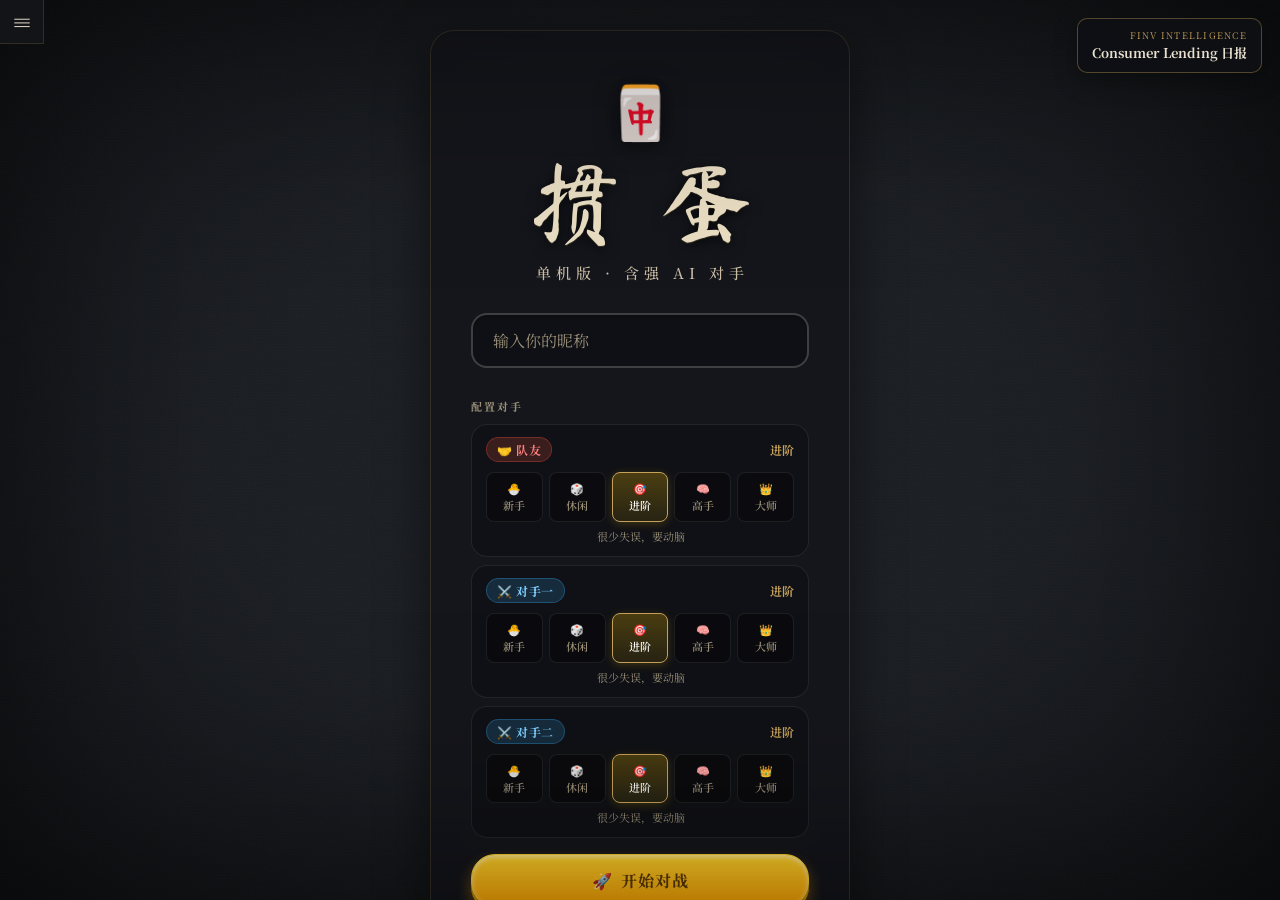
==== commit 689a3ac3: "content: publish consumer lending daily 2026-06-20" ====
--- a/index.html
+++ b/index.html
@@ -19,6 +19,10 @@
 <body>
   <!-- ====== 返回主站（阶段 1：改造为汉堡菜单图标按钮，跳转目标不变）====== -->
   <a href="../../products.html" class="back-to-products" aria-label="返回主站">≡</a>
+  <a href="consumer-lending/index.html" class="consumer-lending-nav" aria-label="查看 Consumer Lending 日报">
+    <span class="consumer-lending-nav-kicker">FINV INTELLIGENCE</span>
+    <span class="consumer-lending-nav-title">Consumer Lending 日报</span>
+  </a>
 
   <!-- ====== 首页/大厅 ====== -->
   <div id="lobby-screen" class="screen active">
@@ -135,6 +139,15 @@
 
         <div id="lobby-status" class="status-text"></div>
       </div>
+
+      <a href="consumer-lending/index.html" class="consumer-lending-entry">
+        <span class="consumer-lending-entry-mark">CL</span>
+        <span class="consumer-lending-entry-copy">
+          <strong>全球 Consumer Lending 日报</strong>
+          <small>监管、行业、同业、消费者及关键上下游 · 每日更新</small>
+        </span>
+        <span class="consumer-lending-entry-arrow">查看 →</span>
+      </a>
 
       <div class="tutorial-section" style="display:none;"><!-- v2.0.1 产品决策：教程系统已取消，入口下线（代码保留） -->
         <h3 class="tutorial-heading">📚 新手教学</h3>
--- a/css/style.css
+++ b/css/style.css
@@ -91,6 +91,112 @@
   width: 100%;
 }
 
+.consumer-lending-nav {
+  position: fixed;
+  top: max(18px, env(safe-area-inset-top));
+  right: max(18px, env(safe-area-inset-right));
+  z-index: 1100;
+  display: flex;
+  flex-direction: column;
+  align-items: flex-end;
+  gap: 1px;
+  padding: 10px 14px;
+  border: 1px solid rgba(198, 161, 91, 0.38);
+  border-radius: 10px;
+  background: rgba(14, 16, 20, 0.9);
+  color: var(--text-primary);
+  text-decoration: none;
+  box-shadow: 0 8px 24px rgba(0, 0, 0, 0.32);
+  backdrop-filter: blur(12px);
+}
+
+.consumer-lending-nav-kicker {
+  color: var(--accent-gold);
+  font-family: var(--font-num);
+  font-size: 9px;
+  letter-spacing: 0.14em;
+}
+
+.consumer-lending-nav-title {
+  font-size: 13px;
+  font-weight: 700;
+}
+
+.consumer-lending-entry {
+  width: min(90%, 420px);
+  display: grid;
+  grid-template-columns: 46px 1fr auto;
+  align-items: center;
+  gap: 13px;
+  padding: 15px 17px;
+  border: 1px solid rgba(198, 161, 91, 0.32);
+  border-radius: 14px;
+  background: linear-gradient(135deg, rgba(198, 161, 91, 0.13), rgba(78, 140, 122, 0.08));
+  color: var(--text-primary);
+  text-align: left;
+  text-decoration: none;
+  box-shadow: 0 12px 30px rgba(0, 0, 0, 0.24);
+  transition: transform 0.2s ease, border-color 0.2s ease;
+}
+
+.consumer-lending-entry:hover {
+  transform: translateY(-2px);
+  border-color: rgba(198, 161, 91, 0.65);
+}
+
+.consumer-lending-entry-mark {
+  display: grid;
+  place-items: center;
+  width: 46px;
+  height: 46px;
+  border-radius: 10px;
+  background: var(--accent-gold);
+  color: #17130d;
+  font-family: var(--font-num);
+  font-weight: 700;
+  letter-spacing: 0.04em;
+}
+
+.consumer-lending-entry-copy {
+  display: flex;
+  min-width: 0;
+  flex-direction: column;
+  gap: 3px;
+}
+
+.consumer-lending-entry-copy strong {
+  font-size: 15px;
+}
+
+.consumer-lending-entry-copy small {
+  color: var(--text-secondary);
+  font-family: "Noto Sans SC", sans-serif;
+  font-size: 11px;
+  line-height: 1.45;
+}
+
+.consumer-lending-entry-arrow {
+  color: var(--accent-gold);
+  font-size: 12px;
+  white-space: nowrap;
+}
+
+@media (max-width: 680px) {
+  .consumer-lending-nav {
+    top: max(12px, env(safe-area-inset-top));
+    right: max(12px, env(safe-area-inset-right));
+    padding: 8px 10px;
+  }
+
+  .consumer-lending-nav-kicker {
+    display: none;
+  }
+
+  .consumer-lending-nav-title {
+    font-size: 11px;
+  }
+}
+
 /* ====== 通用组件 ====== */
 .btn {
   border: none;
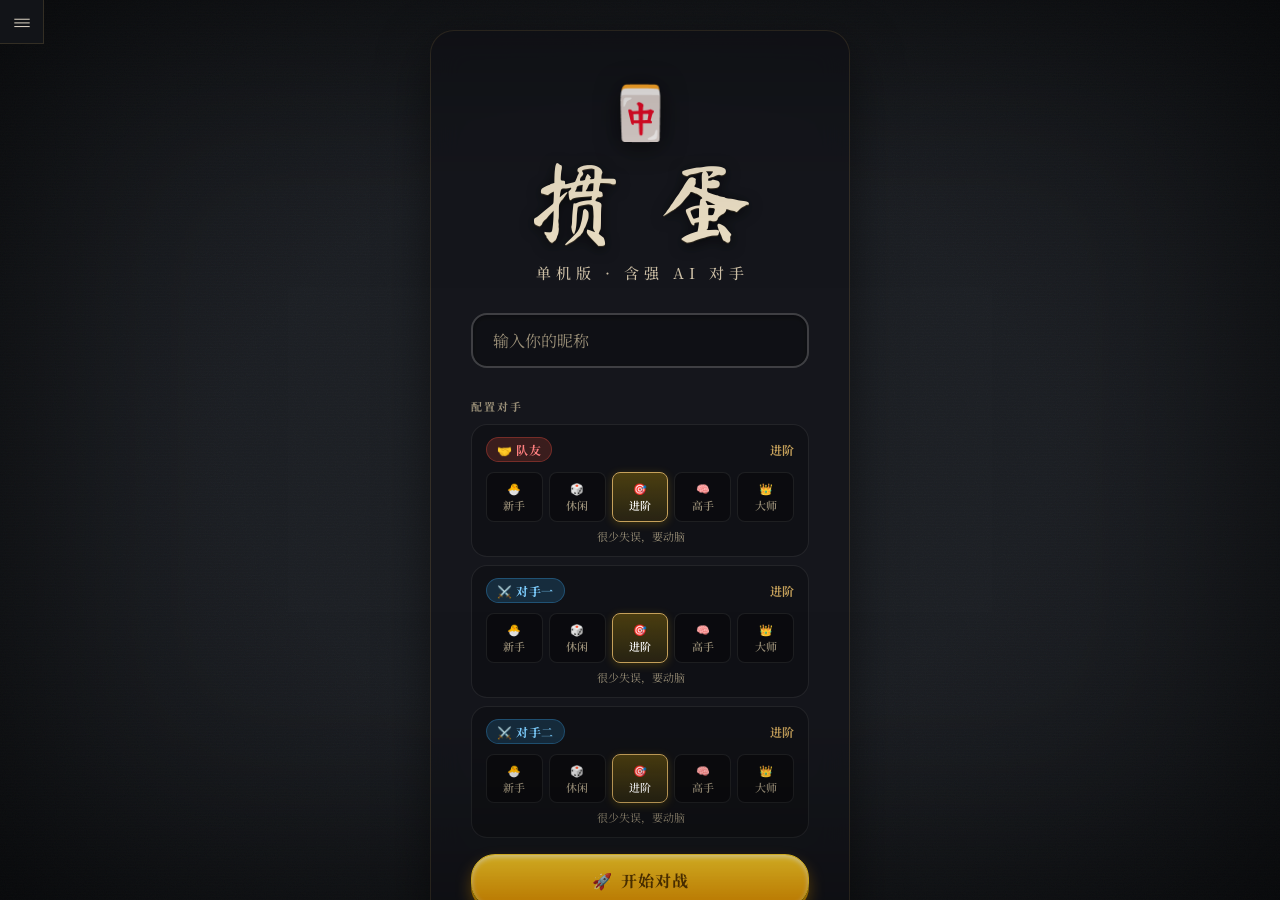
==== commit 0fb42b63: "game: 同步掼蛋到 v2.1.3 — 台面常驻保留各家出牌 + 默认静态托管 从主仓 warren-shrimp/games/guandan 同步最新游戏运行文件（仅游戏，未动 consumer-" ====
--- a/index.html
+++ b/index.html
@@ -19,10 +19,6 @@
 <body>
   <!-- ====== 返回主站（阶段 1：改造为汉堡菜单图标按钮，跳转目标不变）====== -->
   <a href="../../products.html" class="back-to-products" aria-label="返回主站">≡</a>
-  <a href="consumer-lending/index.html" class="consumer-lending-nav" aria-label="查看 Consumer Lending 日报">
-    <span class="consumer-lending-nav-kicker">FINV INTELLIGENCE</span>
-    <span class="consumer-lending-nav-title">Consumer Lending 日报</span>
-  </a>
 
   <!-- ====== 首页/大厅 ====== -->
   <div id="lobby-screen" class="screen active">
@@ -140,15 +136,6 @@
         <div id="lobby-status" class="status-text"></div>
       </div>
 
-      <a href="consumer-lending/index.html" class="consumer-lending-entry">
-        <span class="consumer-lending-entry-mark">CL</span>
-        <span class="consumer-lending-entry-copy">
-          <strong>全球 Consumer Lending 日报</strong>
-          <small>监管、行业、同业、消费者及关键上下游 · 每日更新</small>
-        </span>
-        <span class="consumer-lending-entry-arrow">查看 →</span>
-      </a>
-
       <div class="tutorial-section" style="display:none;"><!-- v2.0.1 产品决策：教程系统已取消，入口下线（代码保留） -->
         <h3 class="tutorial-heading">📚 新手教学</h3>
         <div class="tutorial-lessons" id="tutorial-lessons">
@@ -369,12 +356,11 @@
 
   <!-- 静态托管下用 ES Module loopback；其他环境用普通 WebSocket -->
   <script>
+    // 默认=静态（浏览器内置 loopback 引擎）——单机掼蛋本身不需要后端，挂到任何静态托管
+    // （Cloudflare Pages / GitHub Pages / 本地直开 / 自定义域名）都直接能玩，无需带参数。
+    // 仅 ?live=1 或 __GUANDAN_STATIC_HOST_OVERRIDE__=false 时走真服务器（将来联机版）。
     window.__GUANDAN_STATIC_HOST__ =
-      window.__GUANDAN_STATIC_HOST_OVERRIDE__ === true ||
-      location.hostname.endsWith('github.io') ||
-      location.hostname.endsWith('githubpages.io') ||
-      location.search.includes('demo=1') ||
-      location.protocol === 'file:';
+      !(window.__GUANDAN_STATIC_HOST_OVERRIDE__ === false || location.search.includes('live=1'));
     if (!window.__GUANDAN_STATIC_HOST__) {
       // 真服务器模式
       const s = document.createElement('script');
--- a/css/style.css
+++ b/css/style.css
@@ -91,112 +91,6 @@
   width: 100%;
 }
 
-.consumer-lending-nav {
-  position: fixed;
-  top: max(18px, env(safe-area-inset-top));
-  right: max(18px, env(safe-area-inset-right));
-  z-index: 1100;
-  display: flex;
-  flex-direction: column;
-  align-items: flex-end;
-  gap: 1px;
-  padding: 10px 14px;
-  border: 1px solid rgba(198, 161, 91, 0.38);
-  border-radius: 10px;
-  background: rgba(14, 16, 20, 0.9);
-  color: var(--text-primary);
-  text-decoration: none;
-  box-shadow: 0 8px 24px rgba(0, 0, 0, 0.32);
-  backdrop-filter: blur(12px);
-}
-
-.consumer-lending-nav-kicker {
-  color: var(--accent-gold);
-  font-family: var(--font-num);
-  font-size: 9px;
-  letter-spacing: 0.14em;
-}
-
-.consumer-lending-nav-title {
-  font-size: 13px;
-  font-weight: 700;
-}
-
-.consumer-lending-entry {
-  width: min(90%, 420px);
-  display: grid;
-  grid-template-columns: 46px 1fr auto;
-  align-items: center;
-  gap: 13px;
-  padding: 15px 17px;
-  border: 1px solid rgba(198, 161, 91, 0.32);
-  border-radius: 14px;
-  background: linear-gradient(135deg, rgba(198, 161, 91, 0.13), rgba(78, 140, 122, 0.08));
-  color: var(--text-primary);
-  text-align: left;
-  text-decoration: none;
-  box-shadow: 0 12px 30px rgba(0, 0, 0, 0.24);
-  transition: transform 0.2s ease, border-color 0.2s ease;
-}
-
-.consumer-lending-entry:hover {
-  transform: translateY(-2px);
-  border-color: rgba(198, 161, 91, 0.65);
-}
-
-.consumer-lending-entry-mark {
-  display: grid;
-  place-items: center;
-  width: 46px;
-  height: 46px;
-  border-radius: 10px;
-  background: var(--accent-gold);
-  color: #17130d;
-  font-family: var(--font-num);
-  font-weight: 700;
-  letter-spacing: 0.04em;
-}
-
-.consumer-lending-entry-copy {
-  display: flex;
-  min-width: 0;
-  flex-direction: column;
-  gap: 3px;
-}
-
-.consumer-lending-entry-copy strong {
-  font-size: 15px;
-}
-
-.consumer-lending-entry-copy small {
-  color: var(--text-secondary);
-  font-family: "Noto Sans SC", sans-serif;
-  font-size: 11px;
-  line-height: 1.45;
-}
-
-.consumer-lending-entry-arrow {
-  color: var(--accent-gold);
-  font-size: 12px;
-  white-space: nowrap;
-}
-
-@media (max-width: 680px) {
-  .consumer-lending-nav {
-    top: max(12px, env(safe-area-inset-top));
-    right: max(12px, env(safe-area-inset-right));
-    padding: 8px 10px;
-  }
-
-  .consumer-lending-nav-kicker {
-    display: none;
-  }
-
-  .consumer-lending-nav-title {
-    font-size: 11px;
-  }
-}
-
 /* ====== 通用组件 ====== */
 .btn {
   border: none;
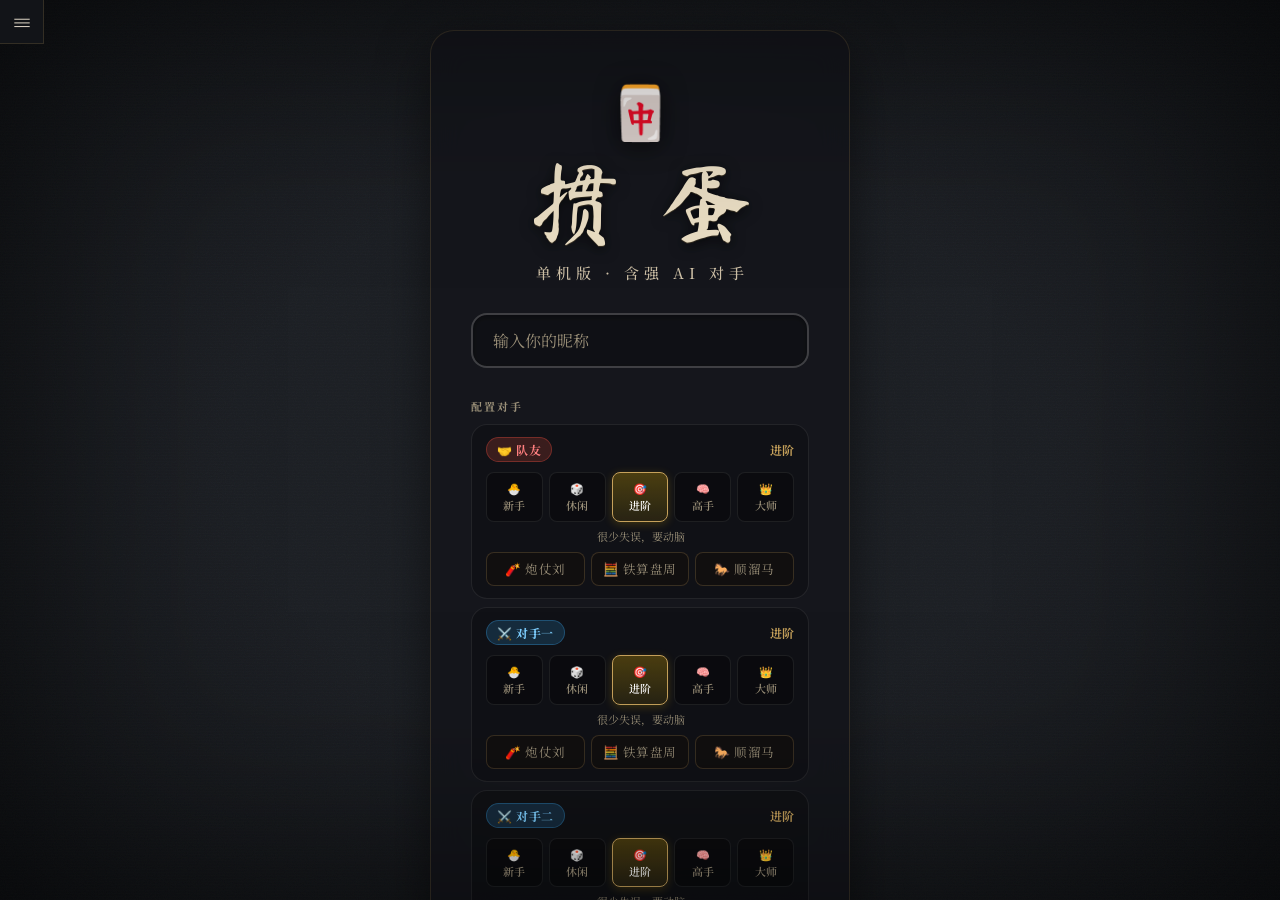
==== commit eda13369: "game: 同步掼蛋到 guandan-v2.3.0（仅游戏文件，未动 consumer-lending）" ====
--- a/index.html
+++ b/index.html
@@ -72,6 +72,12 @@
                 <button class="profile-tab" data-profile="master">👑<br><span>大师</span></button>
               </div>
               <div class="slot-desc" id="slot-desc-2">很少失误，要动脑</div>
+              <!-- 批2-① 茶馆牌友（进阶档强度·各有牌风） -->
+              <div class="persona-tabs" data-seat="2">
+                <button class="persona-tab" data-persona="paozhang">🧨 炮仗刘</button>
+                <button class="persona-tab" data-persona="tiesuanpan">🧮 铁算盘周</button>
+                <button class="persona-tab" data-persona="shunliu">🐎 顺溜马</button>
+              </div>
             </div>
 
             <!-- 对手一 seat=1 -->
@@ -88,6 +94,12 @@
                 <button class="profile-tab" data-profile="master">👑<br><span>大师</span></button>
               </div>
               <div class="slot-desc" id="slot-desc-1">很少失误，要动脑</div>
+              <!-- 批2-① 茶馆牌友（进阶档强度·各有牌风） -->
+              <div class="persona-tabs" data-seat="1">
+                <button class="persona-tab" data-persona="paozhang">🧨 炮仗刘</button>
+                <button class="persona-tab" data-persona="tiesuanpan">🧮 铁算盘周</button>
+                <button class="persona-tab" data-persona="shunliu">🐎 顺溜马</button>
+              </div>
             </div>
 
             <!-- 对手二 seat=3 -->
@@ -104,6 +116,12 @@
                 <button class="profile-tab" data-profile="master">👑<br><span>大师</span></button>
               </div>
               <div class="slot-desc" id="slot-desc-3">很少失误，要动脑</div>
+              <!-- 批2-① 茶馆牌友（进阶档强度·各有牌风） -->
+              <div class="persona-tabs" data-seat="3">
+                <button class="persona-tab" data-persona="paozhang">🧨 炮仗刘</button>
+                <button class="persona-tab" data-persona="tiesuanpan">🧮 铁算盘周</button>
+                <button class="persona-tab" data-persona="shunliu">🐎 顺溜马</button>
+              </div>
             </div>
           </div>
 
@@ -113,6 +131,15 @@
           <!-- v1.1 断局恢复：有存档时显示 -->
           <button id="resume-game-btn" class="btn btn-secondary" style="width:100%; margin-top:10px; display:none;">
             <span class="btn-icon">⏯</span> 继续上一局
+          </button>
+          <!-- 批1-③ 每日一局 -->
+          <button id="daily-btn" class="btn btn-secondary" style="width:100%; margin-top:10px;">
+            <span class="btn-icon">📅</span> 今日牌局
+          </button>
+          <div id="daily-status" class="daily-status"></div>
+          <!-- 批1-① 复盘史册 -->
+          <button id="archive-btn" class="btn btn-small" style="width:100%; margin-top:10px;">
+            <span class="btn-icon">📜</span> 复盘史册
           </button>
         </div>
 
--- a/css/style.css
+++ b/css/style.css
@@ -2417,3 +2417,186 @@
   padding-left: 2px;
   min-height: 14px;
 }
+
+/* 老铁反馈v2：台面历史层——上一墩的牌变暗缩小，当前墩全亮，一眼分清"最近一轮谁出了什么" */
+.stage-quadrant.stage-history {
+  opacity: 0.32;
+  filter: saturate(0.55);
+  transition: opacity 0.35s ease, filter 0.35s ease;
+}
+.stage-quadrant.stage-history .card,
+.stage-quadrant.stage-history .mini-card {
+  transform: scale(0.82);
+  transition: transform 0.35s ease;
+}
+
+/* 批1-① 复盘史册：历史对局下拉 */
+.replay-history-sel {
+  background: rgba(20, 22, 28, 0.85);
+  color: var(--cream, #F6F1E4);
+  border: 1px solid rgba(198, 161, 91, 0.35);
+  border-radius: 8px;
+  padding: 5px 10px;
+  font-size: 13px;
+  font-family: inherit;
+  max-width: 240px;
+}
+.replay-history-sel:focus { outline: none; border-color: rgba(198, 161, 91, 0.7); }
+
+/* 批1-② Par 手数标尺 */
+.result-par {
+  margin: 6px 0 2px;
+  font-size: 14px;
+  color: var(--gold, #C6A15B);
+  letter-spacing: 0.03em;
+}
+
+/* 批1-③ 每日一局：状态行 */
+.daily-status {
+  margin-top: 6px;
+  font-size: 12px;
+  color: var(--dim, #9a8f78);
+  text-align: center;
+  letter-spacing: 0.04em;
+  min-height: 16px;
+}
+
+/* ═══ 批1-④ 印章牌背 + 宣纸/水墨桌面 ═══ */
+/* 对手牌背扇：回纹暗红底 + 中央金印点 */
+.backfan {
+  display: flex;
+  justify-content: center;
+  margin-top: 5px;
+}
+.backfan .cardback {
+  display: block;
+  width: 14px;
+  height: 22px;
+  margin-left: -8px;
+  border-radius: 3px;
+  background:
+    radial-gradient(circle at 50% 44%, rgba(198, 161, 91, 0.30) 0 2.5px, transparent 3.5px),
+    linear-gradient(135deg, #7d2820, #4f1813);
+  border: 1px solid rgba(255, 210, 180, 0.22);
+  box-shadow: 0 1px 3px rgba(0, 0, 0, 0.4);
+}
+.backfan .cardback:first-child { margin-left: 0; }
+
+/* 宣纸纤维纹理（极淡，不抢牌面） */
+#game-screen { position: relative; }
+#game-screen::before {
+  content: "";
+  position: absolute;
+  inset: 0;
+  pointer-events: none;
+  z-index: 0;
+  background-image:
+    repeating-linear-gradient(0deg, rgba(255, 255, 255, 0.012) 0 1px, transparent 1px 3px),
+    repeating-linear-gradient(90deg, rgba(255, 255, 255, 0.008) 0 1px, transparent 1px 4px);
+  mix-blend-mode: overlay;
+}
+/* 水墨呼吸：三团极淡墨晕超慢漂移（60s 一个来回，几乎潜意识级） */
+#game-screen::after {
+  content: "";
+  position: absolute;
+  inset: -20%;
+  pointer-events: none;
+  z-index: 0;
+  background:
+    radial-gradient(38% 30% at 22% 26%, rgba(78, 140, 122, 0.05), transparent 70%),
+    radial-gradient(46% 36% at 78% 72%, rgba(198, 161, 91, 0.045), transparent 70%),
+    radial-gradient(30% 26% at 60% 20%, rgba(179, 57, 44, 0.03), transparent 70%);
+  animation: inkDrift 60s ease-in-out infinite alternate;
+}
+@keyframes inkDrift {
+  from { transform: translate(0, 0) scale(1); }
+  to   { transform: translate(3%, 2%) scale(1.06); }
+}
+
+/* ═══ 批2-① 茶馆牌友选择 ═══ */
+.persona-tabs {
+  display: grid;
+  grid-template-columns: repeat(3, 1fr);
+  gap: 6px;
+  margin-top: 8px;
+}
+.persona-tab {
+  padding: 7px 4px;
+  border: 1px solid rgba(198, 161, 91, 0.22);
+  border-radius: 8px;
+  background: rgba(20, 12, 6, 0.35);
+  color: var(--dim, #9a8f78);
+  font-family: 'Noto Serif SC', serif;
+  font-size: 12.5px;
+  letter-spacing: 0.04em;
+  cursor: pointer;
+  transition: all 0.18s ease;
+}
+.persona-tab:hover { border-color: rgba(198, 161, 91, 0.5); color: var(--cream, #F6F1E4); }
+.persona-tab.active {
+  background: linear-gradient(160deg, rgba(198, 161, 91, 0.28), rgba(198, 161, 91, 0.10));
+  border-color: var(--gold, #C6A15B);
+  color: var(--cream, #F6F1E4);
+  box-shadow: 0 0 10px rgba(198, 161, 91, 0.25);
+}
+
+/* ═══ 批2-② 朱砂印章结算仪式 ═══ */
+#result-seal {
+  position: relative;
+  width: 96px;
+  height: 96px;
+  margin: 0 auto 12px;
+  border-radius: 14px;
+  display: flex;
+  align-items: center;
+  justify-content: center;
+  font-family: 'Ma Shan Zheng', 'Noto Serif SC', serif;
+  font-size: 52px;
+  line-height: 1;
+  color: #fbeede;
+  background: linear-gradient(160deg, #c2452f, #8f291f);
+  box-shadow: inset 0 0 0 3px rgba(255, 225, 200, 0.28), 0 6px 20px rgba(0, 0, 0, 0.55);
+  transform: rotate(-4deg);
+}
+#result-seal.two { font-size: 34px; letter-spacing: 2px; }
+#result-seal.ink {
+  background: linear-gradient(160deg, #33363e, #191b20);
+  color: #cfc7b4;
+  box-shadow: inset 0 0 0 3px rgba(216, 208, 189, 0.2), 0 6px 20px rgba(0, 0, 0, 0.55);
+}
+/* 墨点飞溅（颜色跟印章底色） */
+#result-seal::before {
+  content: "";
+  position: absolute;
+  inset: -24px;
+  pointer-events: none;
+  border-radius: 50%;
+  opacity: 0;
+  color: #b3392c;
+  background:
+    radial-gradient(circle at 12% 30%, currentColor 2.2px, transparent 3.4px),
+    radial-gradient(circle at 85% 18%, currentColor 1.8px, transparent 3px),
+    radial-gradient(circle at 72% 90%, currentColor 2.6px, transparent 3.8px),
+    radial-gradient(circle at 22% 84%, currentColor 1.6px, transparent 2.8px),
+    radial-gradient(circle at 96% 62%, currentColor 1.4px, transparent 2.6px),
+    radial-gradient(circle at 4% 58%, currentColor 1.8px, transparent 3px);
+}
+#result-seal.ink::before { color: #3a3d45; }
+.result-card.ceremony #result-seal.stamping { animation: sealStamp 0.55s cubic-bezier(0.2, 0.85, 0.3, 1.1) both; }
+.result-card.ceremony #result-seal.stamping::before { animation: inkSplat 0.5s 0.3s ease-out both; }
+@keyframes sealStamp {
+  0%   { transform: scale(2.6) rotate(-16deg); opacity: 0; }
+  55%  { transform: scale(0.92) rotate(-2deg); opacity: 1; }
+  100% { transform: scale(1) rotate(-4deg); opacity: 1; }
+}
+@keyframes inkSplat {
+  0%   { opacity: 0; transform: scale(0.4); }
+  40%  { opacity: 0.65; }
+  100% { opacity: 0; transform: scale(1.4); }
+}
+/* 内容延迟显现；点击跳过 → ceremony-done 直达终态 */
+.result-card.ceremony > *:not(#result-seal) { opacity: 0; animation: resultReveal 0.45s 0.62s ease both; }
+.result-card.ceremony.ceremony-done > *:not(#result-seal) { animation: none; opacity: 1; }
+.result-card.ceremony.ceremony-done #result-seal.stamping { animation: none; opacity: 1; transform: rotate(-4deg) scale(1); }
+.result-card.ceremony.ceremony-done #result-seal.stamping::before { animation: none; opacity: 0; }
+@keyframes resultReveal { from { opacity: 0; transform: translateY(8px); } to { opacity: 1; transform: none; } }
